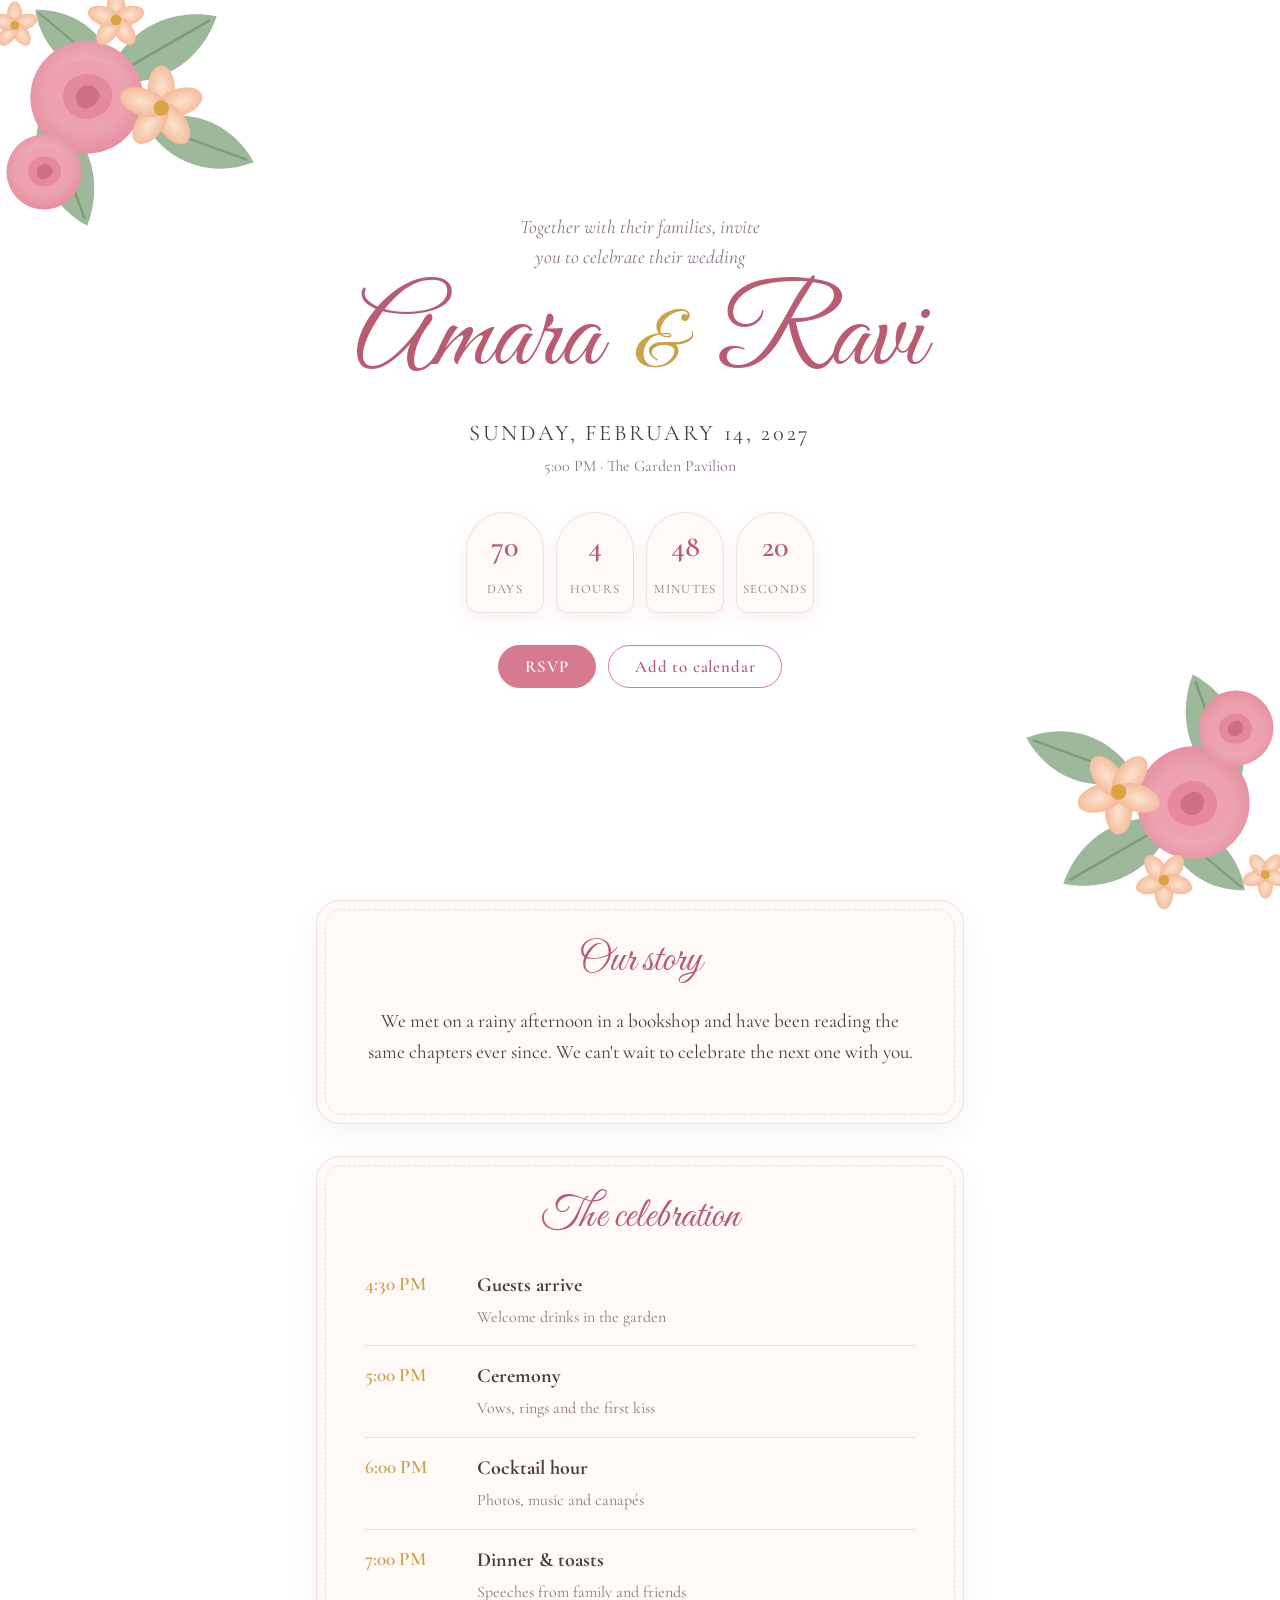
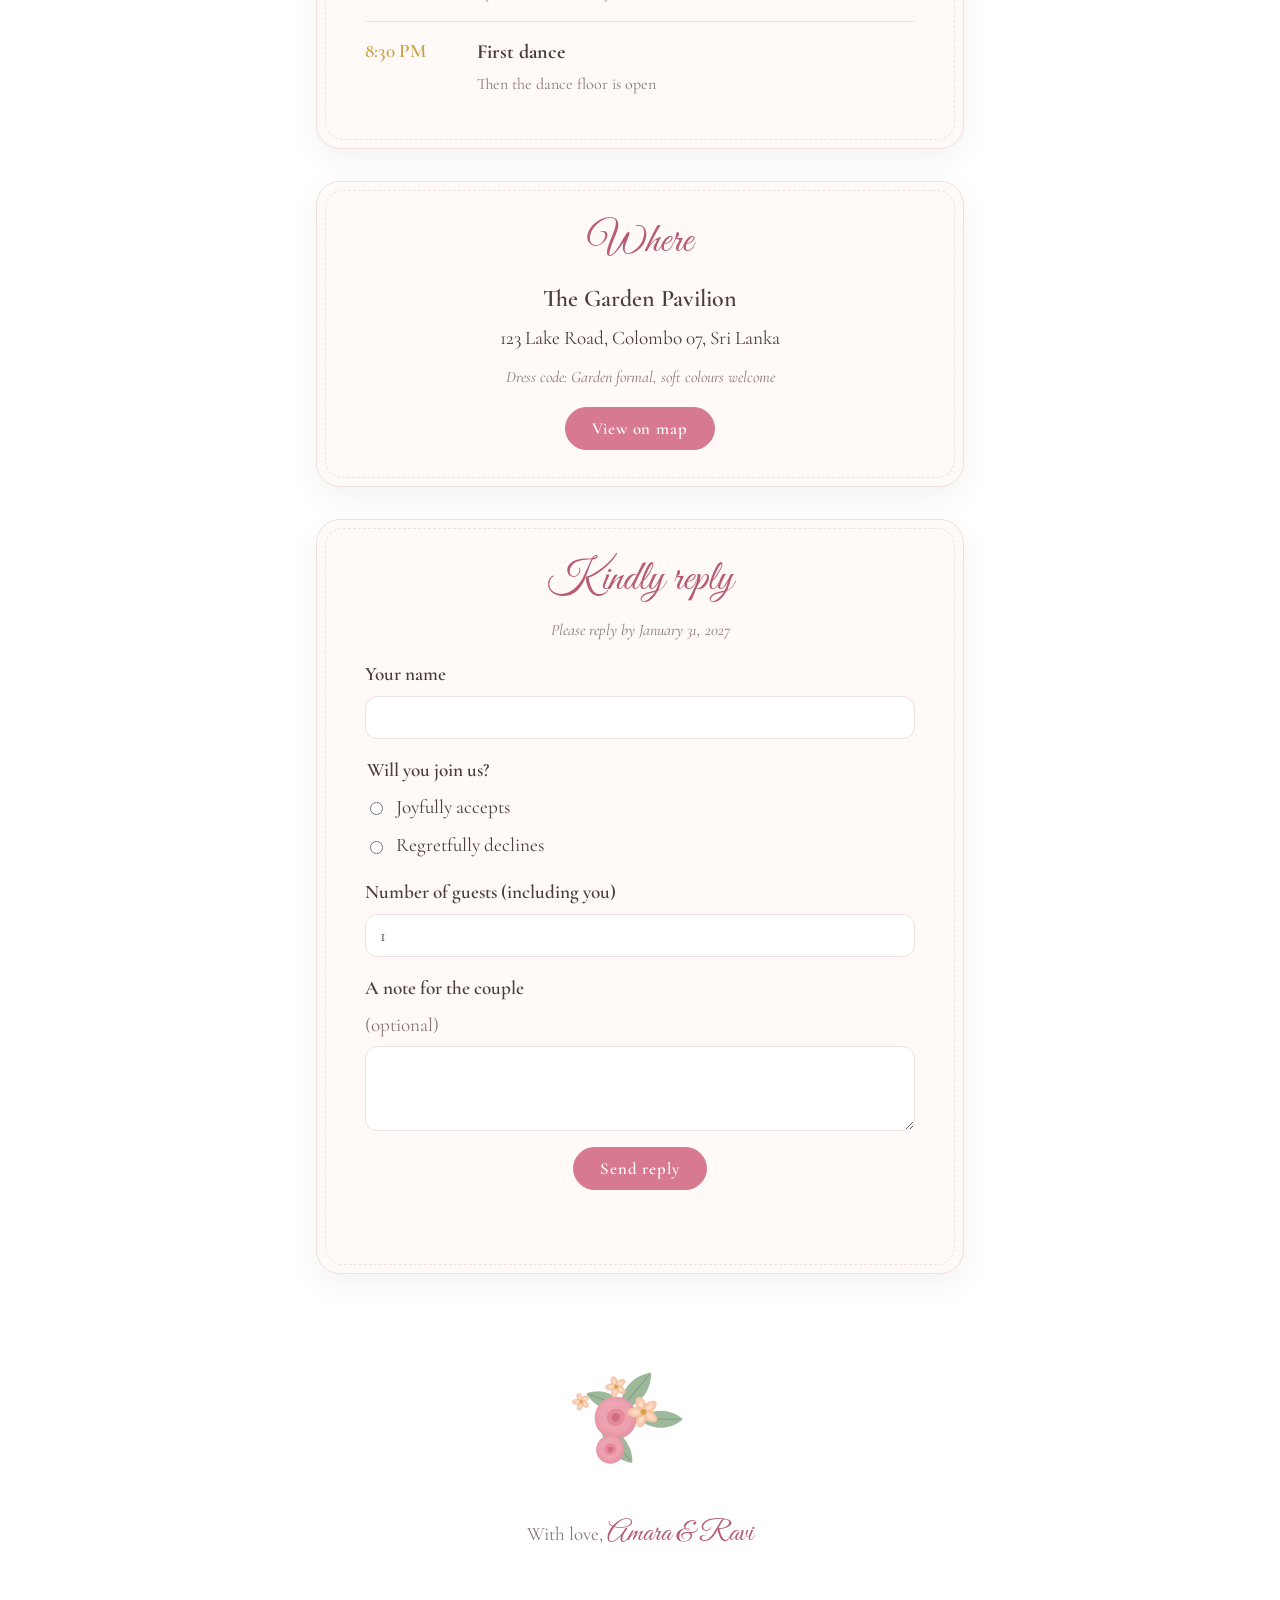
==== index.html @ 7e990783 "Wedding invitation Co-Authored-By: Claude Opus 5.5 <noreply@anthropic.com>" ====
<!doctype html>
<html lang="en">
<head>
  <meta charset="utf-8">
  <meta name="viewport" content="width=device-width, initial-scale=1">
  <title>Wedding Invitation</title>
  <link rel="preconnect" href="https://fonts.googleapis.com">
  <link rel="preconnect" href="https://fonts.gstatic.com" crossorigin>
  <link href="https://fonts.googleapis.com/css2?family=Cormorant+Garamond:ital,wght@0,400;0,600;1,400&family=Great+Vibes&display=swap" rel="stylesheet">
  <link rel="stylesheet" href="style.css">
  <script src="config.js"></script>
</head>
<body>
  <!-- Reusable floral artwork -->
  <svg width="0" height="0" style="position:absolute" aria-hidden="true">
    <defs>
      <radialGradient id="g-rose" cx="50%" cy="45%" r="60%">
        <stop offset="0" stop-color="#f7c6cf"/>
        <stop offset="1" stop-color="#e48a9c"/>
      </radialGradient>
      <radialGradient id="g-peach" cx="50%" cy="45%" r="60%">
        <stop offset="0" stop-color="#fde3cf"/>
        <stop offset="1" stop-color="#f2b38f"/>
      </radialGradient>
      <symbol id="rose" viewBox="-50 -50 100 100">
        <circle r="44" fill="url(#g-rose)"/>
        <path d="M-30 -8 C-28 -34 22 -38 30 -10 C36 12 10 30 -8 26 C-26 22 -32 6 -30 -8Z" fill="#eea2b1"/>
        <path d="M-18 -4 C-16 -22 16 -24 20 -4 C22 12 4 20 -6 16 C-16 12 -20 4 -18 -4Z" fill="#e48a9c"/>
        <path d="M-8 -2 C-6 -12 8 -12 10 -2 C10 6 0 10 -4 8 C-8 6 -9 2 -8 -2Z" fill="#cf6f84"/>
      </symbol>
      <symbol id="blossom" viewBox="-50 -50 100 100">
        <g fill="url(#g-peach)">
          <ellipse rx="16" ry="28" cy="-22"/>
          <ellipse rx="16" ry="28" cy="-22" transform="rotate(72)"/>
          <ellipse rx="16" ry="28" cy="-22" transform="rotate(144)"/>
          <ellipse rx="16" ry="28" cy="-22" transform="rotate(216)"/>
          <ellipse rx="16" ry="28" cy="-22" transform="rotate(288)"/>
        </g>
        <circle r="9" fill="#d9a441"/>
      </symbol>
      <symbol id="leaf" viewBox="0 0 100 40">
        <path d="M0 20 C30 -6 70 -6 100 20 C70 46 30 46 0 20Z" fill="#9db89a"/>
        <path d="M4 20 H94" stroke="#7d9c7a" stroke-width="2" fill="none"/>
      </symbol>
      <symbol id="bouquet" viewBox="0 0 300 300">
        <use href="#leaf" x="110" y="40"  width="120" height="48" transform="rotate(-30 170 64)"/>
        <use href="#leaf" x="20"  y="150" width="120" height="48" transform="rotate(70 80 174)"/>
        <use href="#leaf" x="150" y="130" width="110" height="44" transform="rotate(20 205 152)"/>
        <use href="#leaf" x="40"  y="40"  width="100" height="40" transform="rotate(40 90 60)"/>
        <use href="#rose"    x="40"  y="50"  width="120" height="120"/>
        <use href="#blossom" x="130" y="80"  width="80"  height="80"/>
        <use href="#rose"    x="20"  y="140" width="80"  height="80"/>
        <use href="#blossom" x="100" y="10"  width="55"  height="55"/>
        <use href="#blossom" x="10"  y="20"  width="45"  height="45"/>
      </symbol>
    </defs>
  </svg>

  <div class="petals" aria-hidden="true"></div>

  <header class="hero">
    <svg class="corner tl" aria-hidden="true"><use href="#bouquet"/></svg>
    <svg class="corner br" aria-hidden="true"><use href="#bouquet"/></svg>
    <p class="greeting" id="greeting" hidden></p>
    <p class="eyebrow" id="tagline"></p>
    <h1><span id="p1"></span><span class="amp">&amp;</span><span id="p2"></span></h1>
    <p class="date" id="date-long"></p>
    <p class="local" id="local-time"></p>
    <div class="countdown" id="countdown" aria-live="polite">
      <div><span id="cd-d">0</span><small>days</small></div>
      <div><span id="cd-h">0</span><small>hours</small></div>
      <div><span id="cd-m">0</span><small>minutes</small></div>
      <div><span id="cd-s">0</span><small>seconds</small></div>
    </div>
    <div class="actions">
      <a class="btn primary" href="#rsvp">RSVP</a>
      <button class="btn" id="add-cal" type="button">Add to calendar</button>
    </div>
  </header>

  <main>
    <section class="card" id="story">
      <h2>Our story</h2>
      <p id="story-text"></p>
    </section>

    <section class="card" id="programme">
      <h2>The celebration</h2>
      <ol class="timeline" id="timeline"></ol>
    </section>

    <section class="card" id="venue">
      <h2>Where</h2>
      <p class="venue-name" id="venue-name"></p>
      <p id="venue-address"></p>
      <p class="note" id="dress-code"></p>
      <a class="btn primary" id="map-btn" target="_blank" rel="noopener">View on map</a>
    </section>

    <section class="card" id="rsvp">
      <h2>Kindly reply</h2>
      <p class="note" id="rsvp-by"></p>
      <form id="rsvp-form">
        <label>Your name
          <input name="name" id="r-name" required autocomplete="name">
        </label>
        <fieldset>
          <legend>Will you join us?</legend>
          <label class="choice"><input type="radio" name="answer" value="yes" required> Joyfully accepts</label>
          <label class="choice"><input type="radio" name="answer" value="no"> Regretfully declines</label>
        </fieldset>
        <label>Number of guests (including you)
          <input name="guests" id="r-count" type="number" min="1" max="20" value="1">
        </label>
        <label>A note for the couple <span class="opt">(optional)</span>
          <textarea name="message" id="r-msg" rows="3"></textarea>
        </label>
        <button class="btn primary" type="submit" id="r-send">Send reply</button>
        <p class="status" id="rsvp-status" role="status"></p>
      </form>
    </section>
  </main>

  <footer>
    <svg class="footer-flower" aria-hidden="true"><use href="#bouquet"/></svg>
    <p>With love, <span id="sign"></span></p>
  </footer>

  <script src="script.js"></script>
</body>
</html>
---- style.css ----
:root {
  --bg: #fdf6f3;
  --paper: #fffaf8;
  --ink: #4a3b3f;
  --muted: #8a767b;
  --rose: #d77a8f;
  --rose-dark: #b85c72;
  --sage: #9db89a;
  --gold: #c9a24a;
  --line: #f0dfe0;
  --script: "Great Vibes", "Snell Roundhand", cursive;
  --serif: "Cormorant Garamond", Georgia, serif;
}

* { box-sizing: border-box; }
html { scroll-behavior: smooth; }
body {
  margin: 0;
  background: var(--bg) radial-gradient(circle at 20% 0%, #fbe4e8 0, transparent 50%),
              radial-gradient(circle at 100% 60%, #eef4ea 0, transparent 45%);
  background-attachment: fixed;
  color: var(--ink);
  font: 400 1.2rem/1.6 var(--serif);
  overflow-x: hidden;
}

/* Hero */
.hero {
  position: relative;
  min-height: 100svh;
  display: flex;
  flex-direction: column;
  align-items: center;
  justify-content: center;
  text-align: center;
  padding: 80px 16px;
}
.corner { position: absolute; width: min(42vw, 320px); height: min(42vw, 320px); pointer-events: none; }
.corner.tl { top: -20px; left: -20px; }
.corner.br { bottom: -20px; right: -20px; transform: rotate(180deg); }
.greeting { margin: 0 0 6px; font: 400 2rem/1.2 var(--script); color: var(--gold); }
.eyebrow { max-width: 30ch; margin: 0 0 8px; color: var(--muted); font-style: italic; }
h1 {
  margin: 0;
  font: 400 clamp(3.4rem, 13vw, 7rem)/1.05 var(--script);
  color: var(--rose-dark);
  display: flex; flex-wrap: wrap; justify-content: center; align-items: baseline; gap: 0 .3em;
}
.amp { color: var(--gold); font-size: .7em; }
.date { margin: 16px 0 0; font-size: 1.4rem; letter-spacing: .12em; text-transform: uppercase; }
.local { margin: 4px 0 0; color: var(--muted); font-size: 1rem; }

.countdown { display: flex; gap: 12px; margin: 32px 0; flex-wrap: wrap; justify-content: center; }
.countdown div {
  width: 78px; padding: 10px 0;
  background: var(--paper); border: 1px solid var(--line); border-radius: 40px 40px 12px 12px;
  box-shadow: 0 6px 18px rgba(215, 122, 143, .12);
}
.countdown span { display: block; font-size: 1.9rem; font-weight: 600; color: var(--rose-dark); }
.countdown small { color: var(--muted); font-size: .8rem; letter-spacing: .08em; text-transform: uppercase; }

.actions { display: flex; gap: 12px; flex-wrap: wrap; justify-content: center; }
.btn {
  display: inline-block; padding: 10px 26px; border-radius: 999px;
  border: 1px solid var(--rose); background: transparent; color: var(--rose-dark);
  font: 600 1.05rem var(--serif); letter-spacing: .05em; text-decoration: none; cursor: pointer;
  transition: background .2s, color .2s, transform .2s;
}
.btn:hover { transform: translateY(-1px); background: #fbe7eb; }
.btn.primary { background: var(--rose); color: #fff; }
.btn.primary:hover { background: var(--rose-dark); }
.btn:focus-visible, input:focus-visible, textarea:focus-visible { outline: 2px solid var(--gold); outline-offset: 2px; }

/* Sections */
main { max-width: 680px; margin: 0 auto; padding: 0 16px 40px; }
.card {
  position: relative;
  background: var(--paper);
  border: 1px solid var(--line);
  border-radius: 24px;
  padding: 36px clamp(20px, 5vw, 48px);
  margin: 0 0 32px;
  text-align: center;
  box-shadow: 0 10px 30px rgba(74, 59, 63, .06);
}
.card::before {
  content: ""; position: absolute; inset: 8px; border: 1px dashed var(--line); border-radius: 18px; pointer-events: none;
}
h2 { margin: 0 0 12px; font: 400 2.6rem/1.2 var(--script); color: var(--rose-dark); }
.note { color: var(--muted); font-size: 1rem; font-style: italic; margin: 0 0 16px; }

.venue-name { margin: 0; font-size: 1.5rem; font-weight: 600; }
#venue-address { margin: 4px 0 12px; }

.timeline { list-style: none; padding: 0; margin: 0; text-align: left; }
.timeline li {
  display: grid; grid-template-columns: 96px 1fr; gap: 16px;
  padding: 14px 0; border-bottom: 1px solid var(--line);
}
.timeline li:last-child { border-bottom: 0; }
.timeline time { color: var(--gold); font-weight: 600; }
.timeline strong { display: block; font-size: 1.25rem; }
.timeline span { color: var(--muted); font-size: 1rem; }

/* Form */
form { display: grid; gap: 16px; text-align: left; }
label { display: grid; gap: 6px; font-weight: 600; }
.opt { font-weight: 400; color: var(--muted); }
input, textarea {
  width: 100%; padding: 10px 14px;
  border: 1px solid var(--line); border-radius: 12px; background: #fff;
  font: 400 1.1rem var(--serif); color: var(--ink);
}
fieldset { border: 0; padding: 0; margin: 0; display: grid; gap: 8px; }
legend { font-weight: 600; margin-bottom: 6px; }
.choice { display: flex; align-items: center; gap: 10px; font-weight: 400; cursor: pointer; }
.choice input { width: auto; accent-color: var(--rose); }
form .btn { justify-self: center; }
.status { text-align: center; margin: 0; min-height: 1.6em; color: var(--rose-dark); }

footer { text-align: center; padding: 20px 16px 60px; color: var(--muted); }
footer span { font: 400 1.8rem var(--script); color: var(--rose-dark); }
.footer-flower { width: 120px; height: 120px; transform: rotate(-20deg); }

/* Falling petals */
.petals { position: fixed; inset: 0; pointer-events: none; z-index: 10; overflow: hidden; }
.petal {
  position: absolute; top: -30px; width: 14px; height: 18px;
  background: linear-gradient(135deg, #f7c6cf, #e48a9c);
  border-radius: 80% 0 80% 0; opacity: .75;
  animation: fall linear forwards;
}
@keyframes fall {
  to { transform: translate(var(--drift), 110vh) rotate(var(--spin)); }
}

/* Reveal on scroll */
.card { opacity: 0; transform: translateY(24px); transition: opacity .8s, transform .8s; }
.card.in { opacity: 1; transform: none; }

@media (prefers-reduced-motion: reduce) {
  .petals { display: none; }
  .card { opacity: 1; transform: none; transition: none; }
  html { scroll-behavior: auto; }
}

@media (max-width: 480px) {
  .countdown div { width: 66px; }
  .timeline li { grid-template-columns: 76px 1fr; gap: 10px; }
}

.btn:disabled { opacity: .6; cursor: default; transform: none; }
[hidden] { display: none !important; }
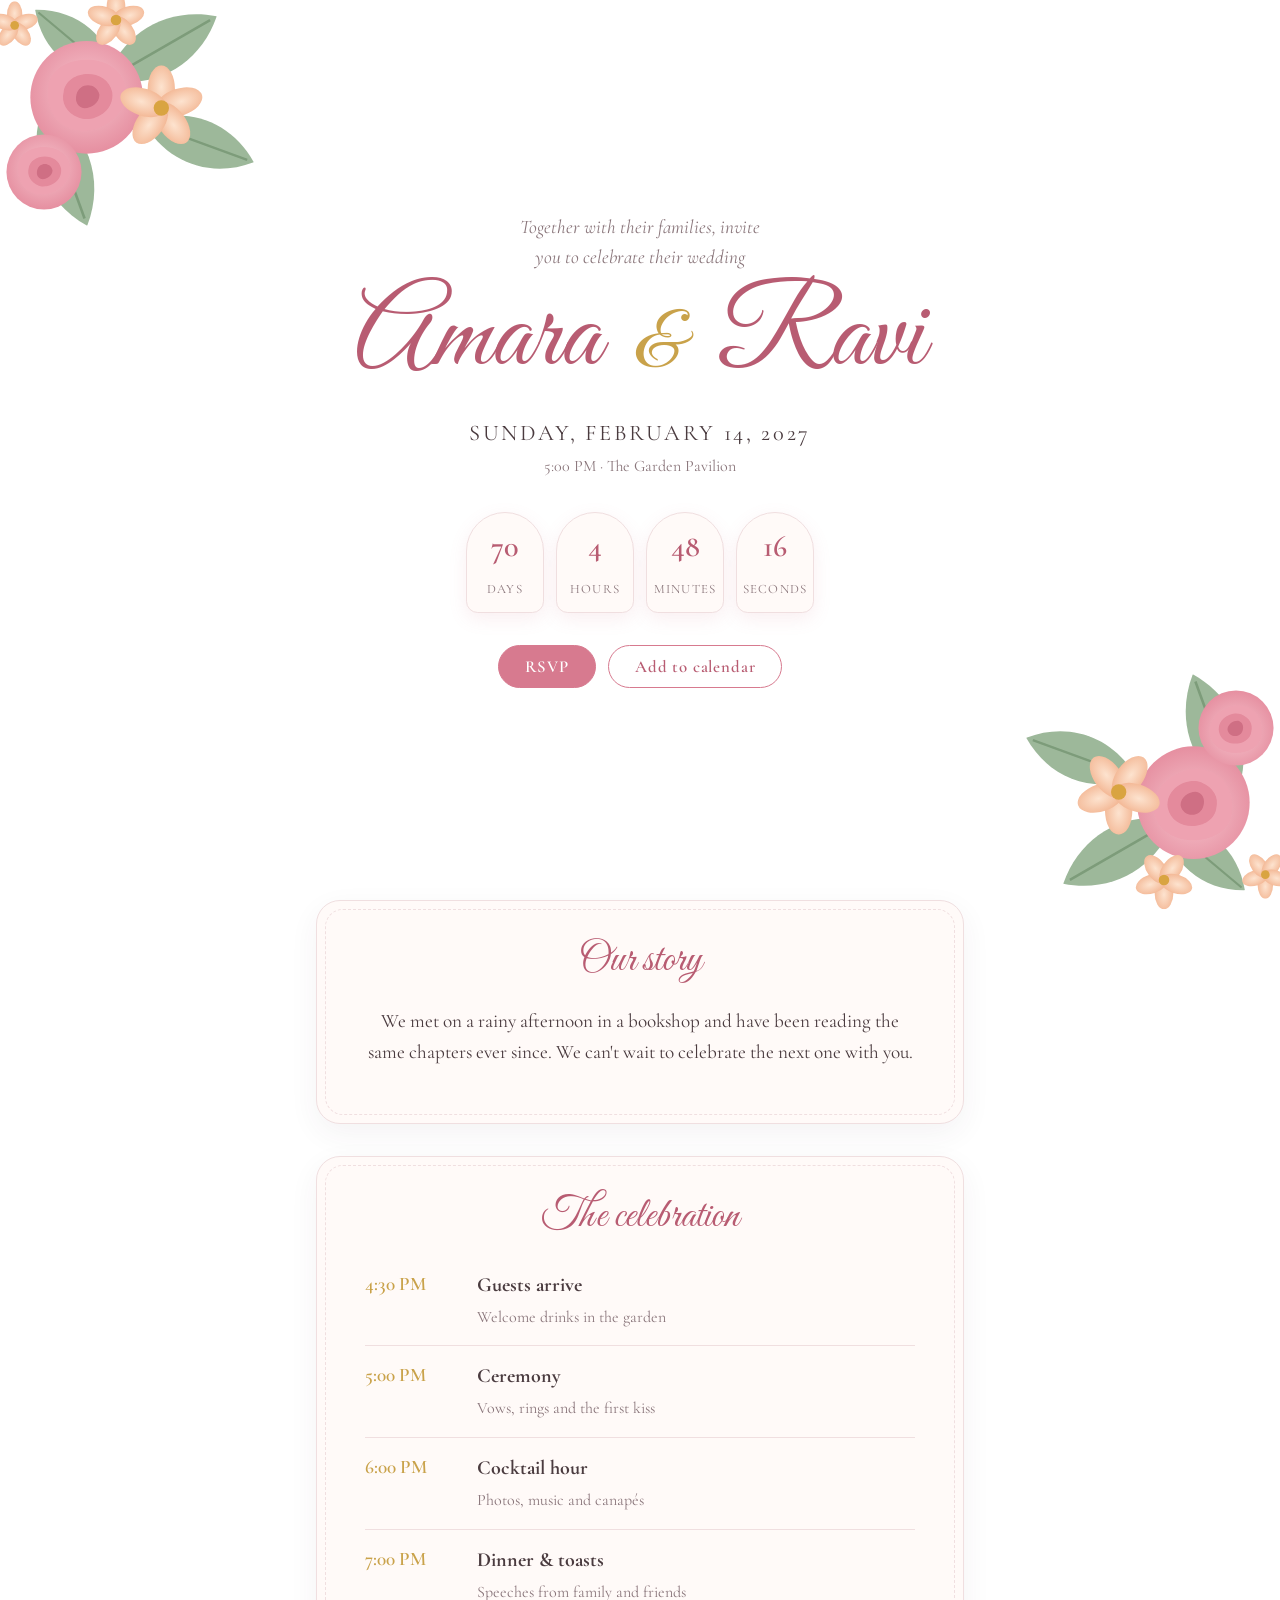
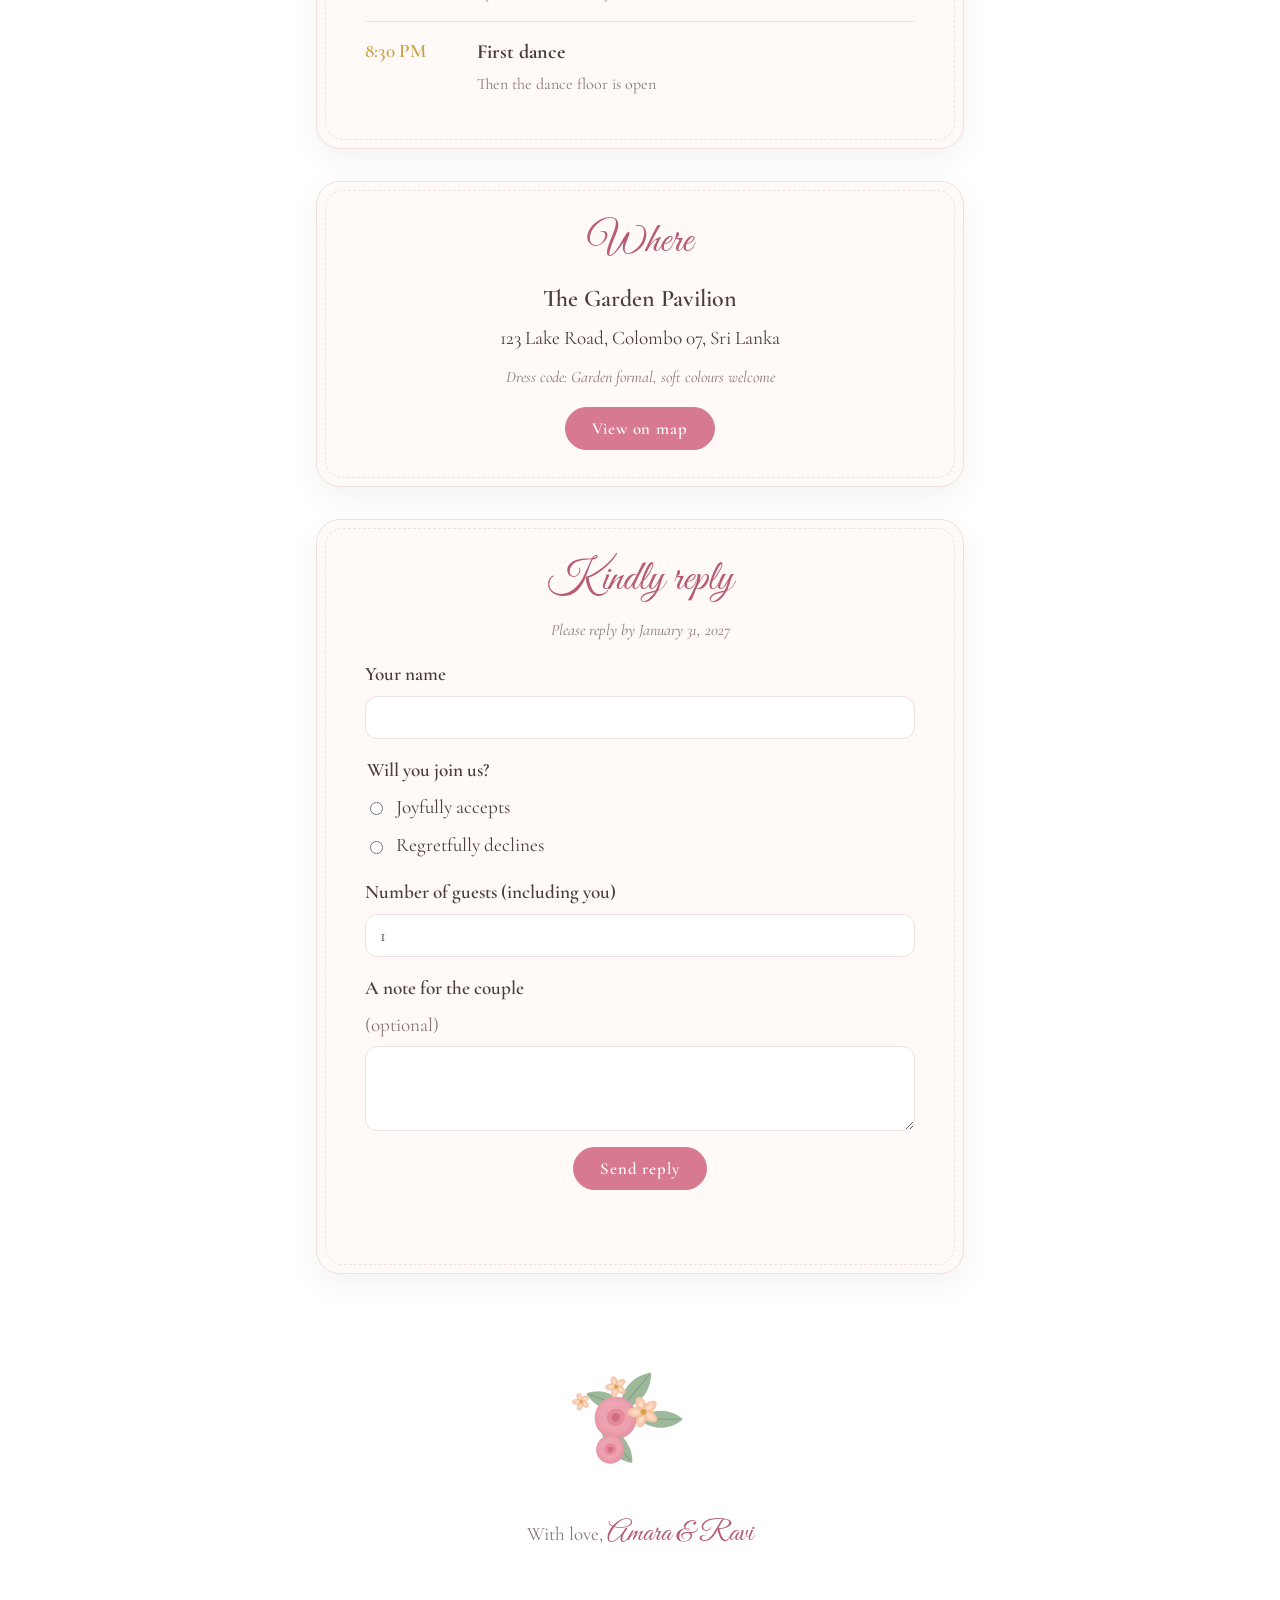
==== commit 8ec4a312: "Switch the RSVP backend from Google Apps Script to Supabase Co-Authored-By: Claude Opus 5.5 <noreply" ====
--- a/index.html
+++ b/index.html
@@ -126,6 +126,7 @@
     <p>With love, <span id="sign"></span></p>
   </footer>
 
+  <script src="backend.js"></script>
   <script src="script.js"></script>
 </body>
 </html>
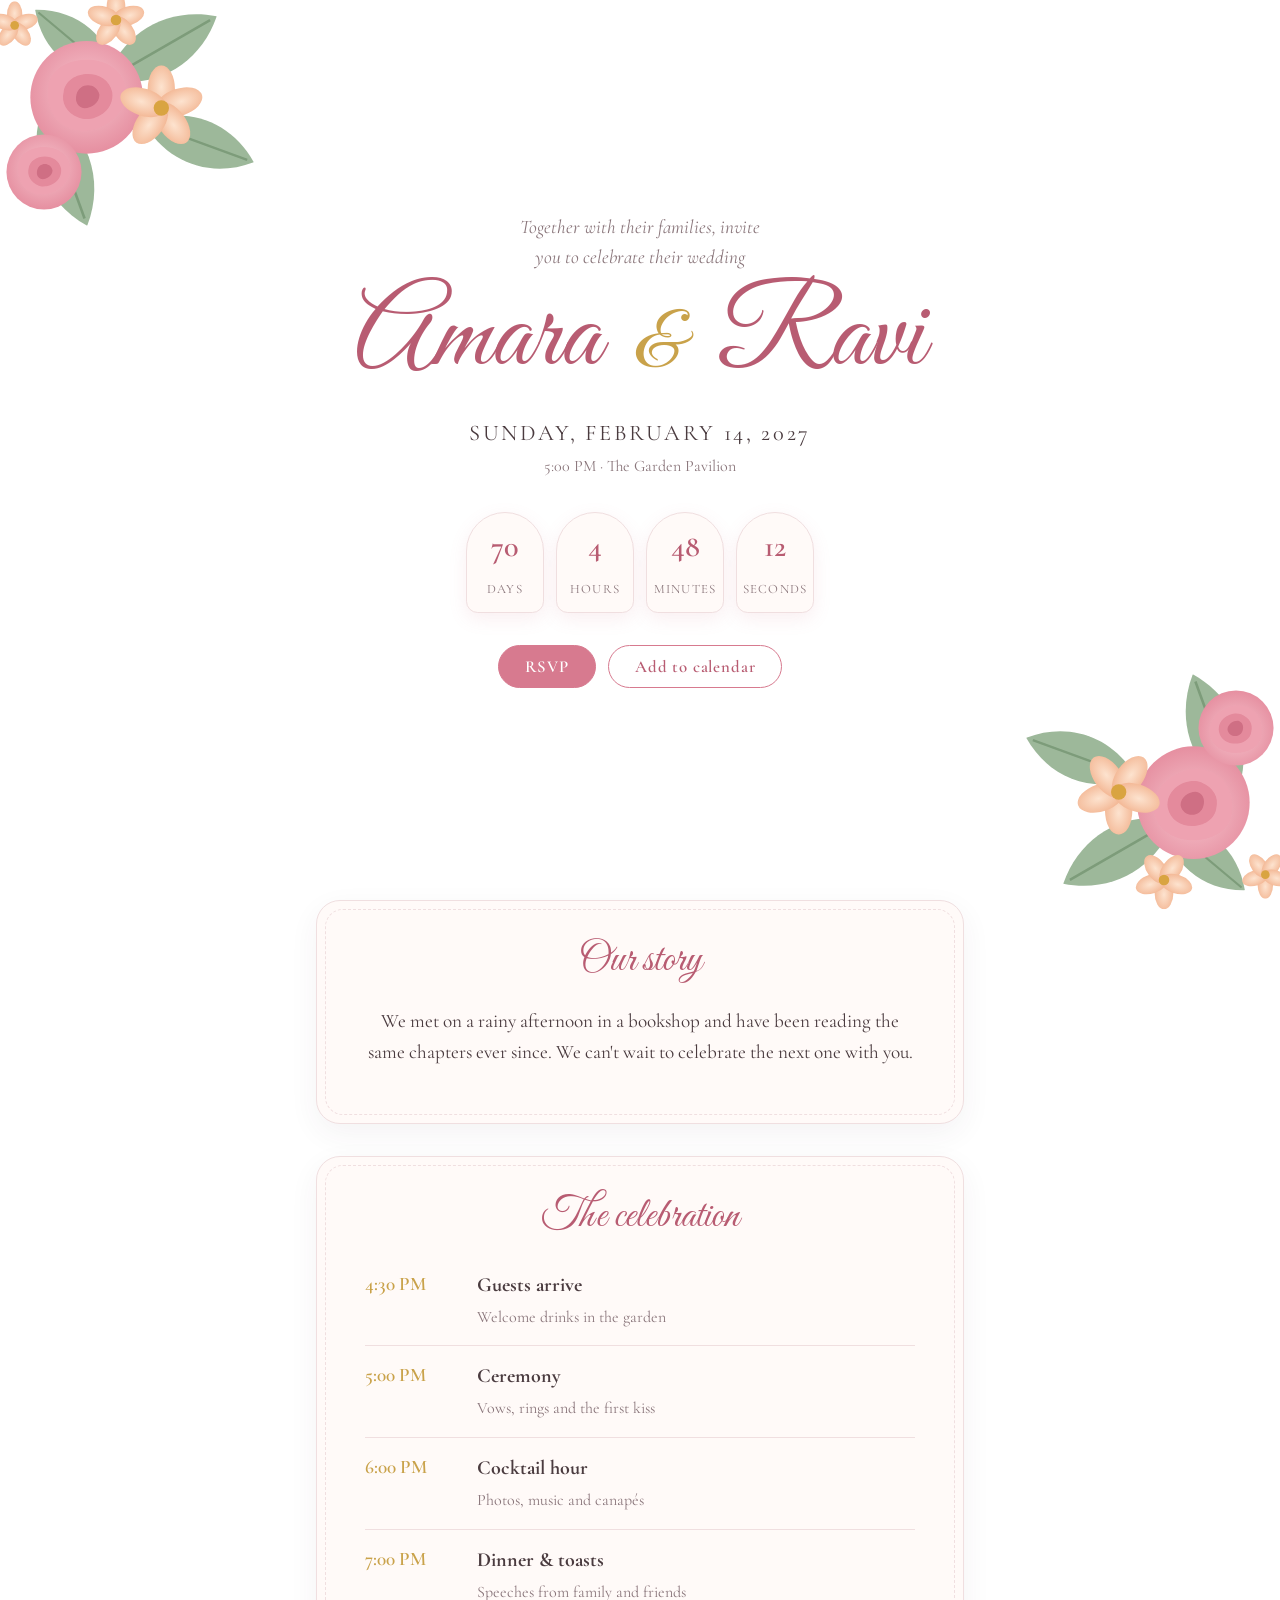
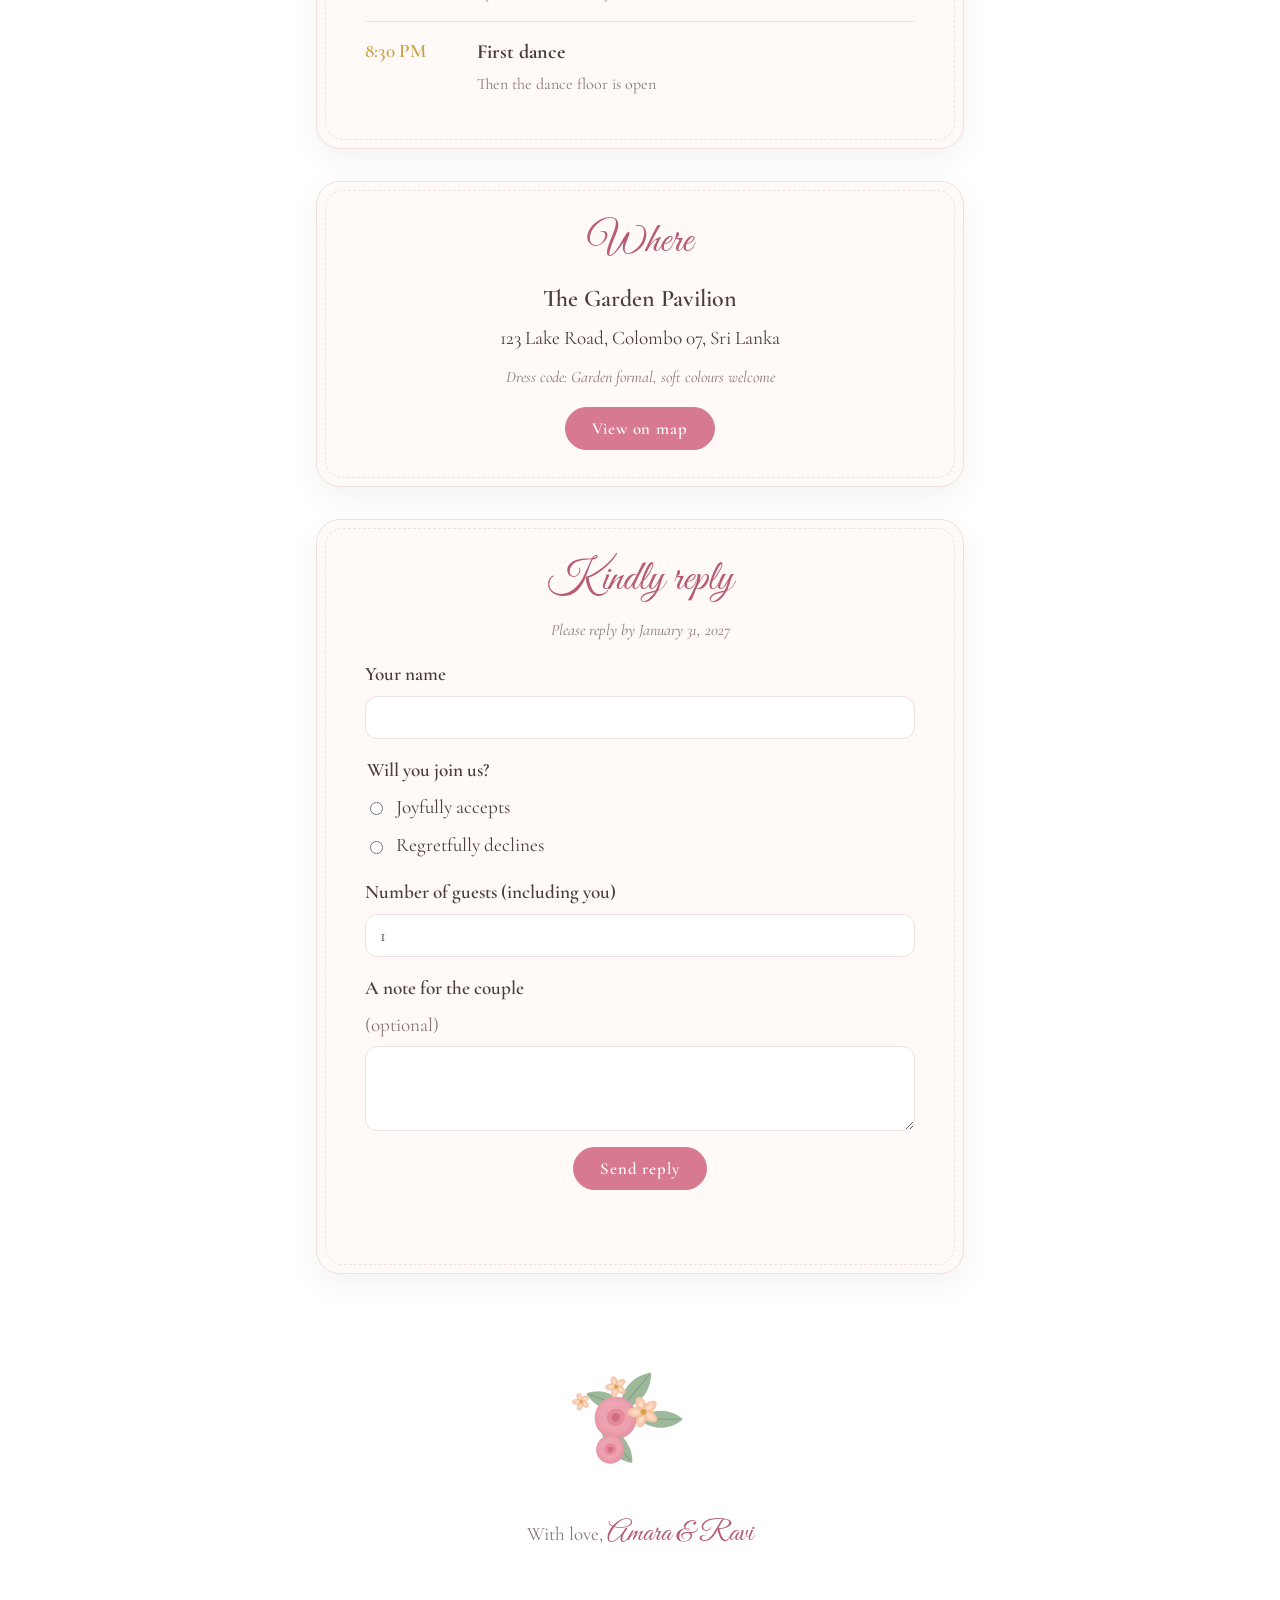
==== commit a5bb4a0d: "Version asset URLs so browsers pick up updates Co-Authored-By: Claude Opus 5.5 <noreply@anthropic.co" ====
--- a/index.html
+++ b/index.html
@@ -7,8 +7,8 @@
   <link rel="preconnect" href="https://fonts.googleapis.com">
   <link rel="preconnect" href="https://fonts.gstatic.com" crossorigin>
   <link href="https://fonts.googleapis.com/css2?family=Cormorant+Garamond:ital,wght@0,400;0,600;1,400&family=Great+Vibes&display=swap" rel="stylesheet">
-  <link rel="stylesheet" href="style.css">
-  <script src="config.js"></script>
+  <link rel="stylesheet" href="style.css?v=3">
+  <script src="config.js?v=3"></script>
 </head>
 <body>
   <!-- Reusable floral artwork -->
@@ -126,7 +126,7 @@
     <p>With love, <span id="sign"></span></p>
   </footer>
 
-  <script src="backend.js"></script>
-  <script src="script.js"></script>
+  <script src="backend.js?v=3"></script>
+  <script src="script.js?v=3"></script>
 </body>
 </html>
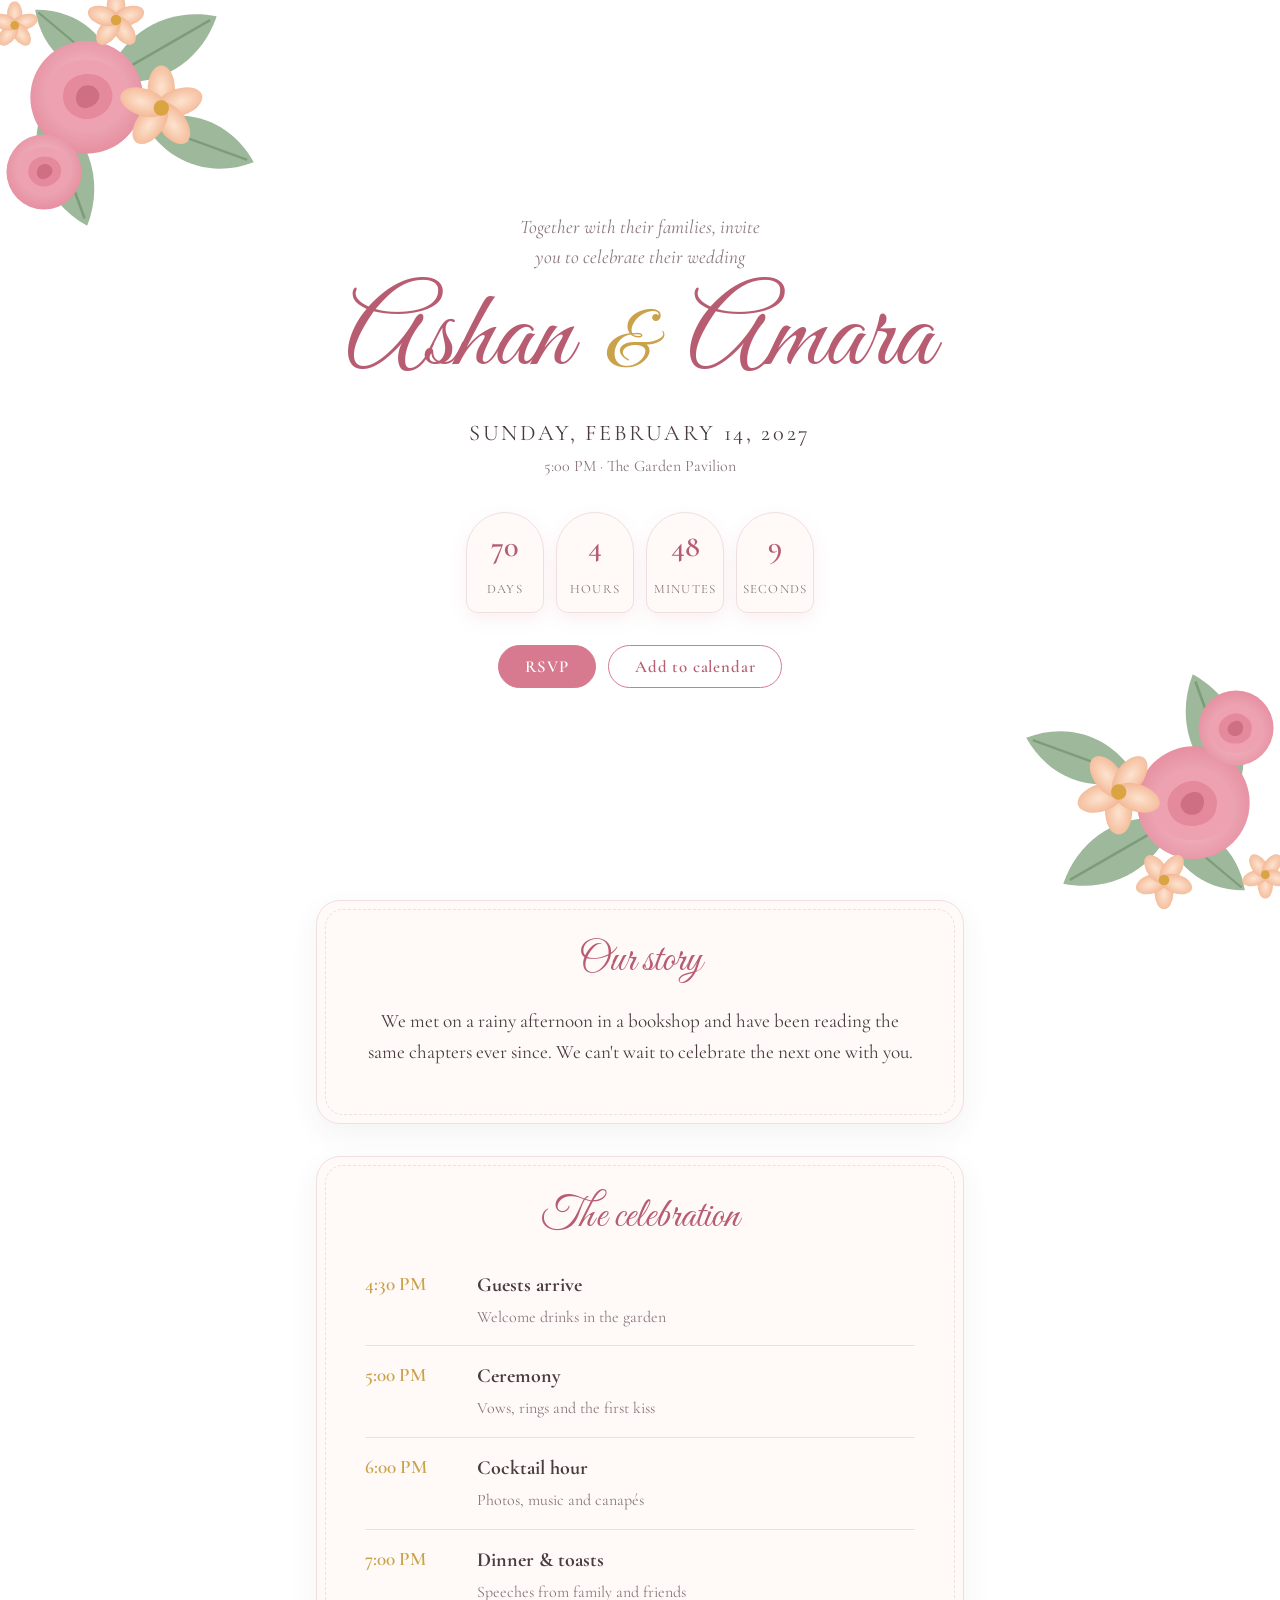
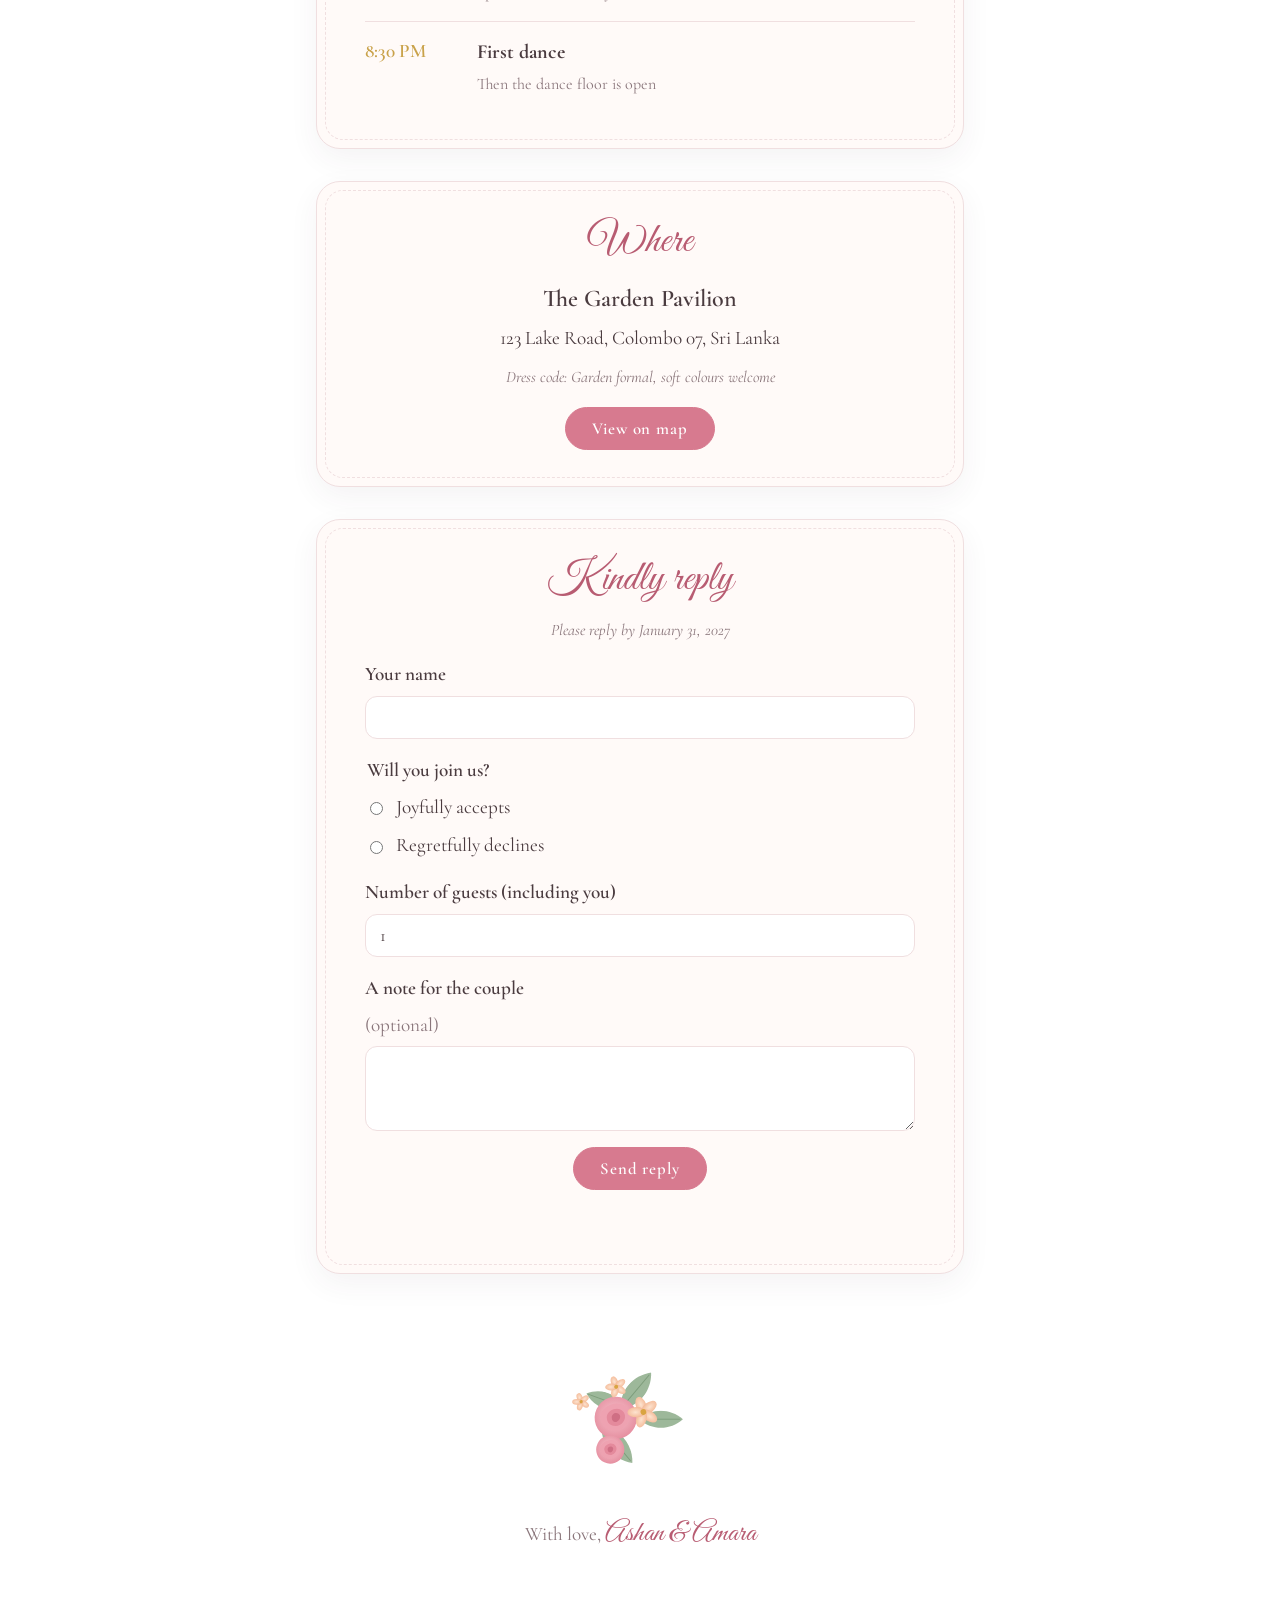
==== commit f6088453: "Set the couple's names to Ashan & Amara Co-Authored-By: Claude Opus 5.5 <noreply@anthropic.com>" ====
--- a/index.html
+++ b/index.html
@@ -7,8 +7,8 @@
   <link rel="preconnect" href="https://fonts.googleapis.com">
   <link rel="preconnect" href="https://fonts.gstatic.com" crossorigin>
   <link href="https://fonts.googleapis.com/css2?family=Cormorant+Garamond:ital,wght@0,400;0,600;1,400&family=Great+Vibes&display=swap" rel="stylesheet">
-  <link rel="stylesheet" href="style.css?v=3">
-  <script src="config.js?v=3"></script>
+  <link rel="stylesheet" href="style.css?v=4">
+  <script src="config.js?v=4"></script>
 </head>
 <body>
   <!-- Reusable floral artwork -->
@@ -126,7 +126,7 @@
     <p>With love, <span id="sign"></span></p>
   </footer>
 
-  <script src="backend.js?v=3"></script>
-  <script src="script.js?v=3"></script>
+  <script src="backend.js?v=4"></script>
+  <script src="script.js?v=4"></script>
 </body>
 </html>
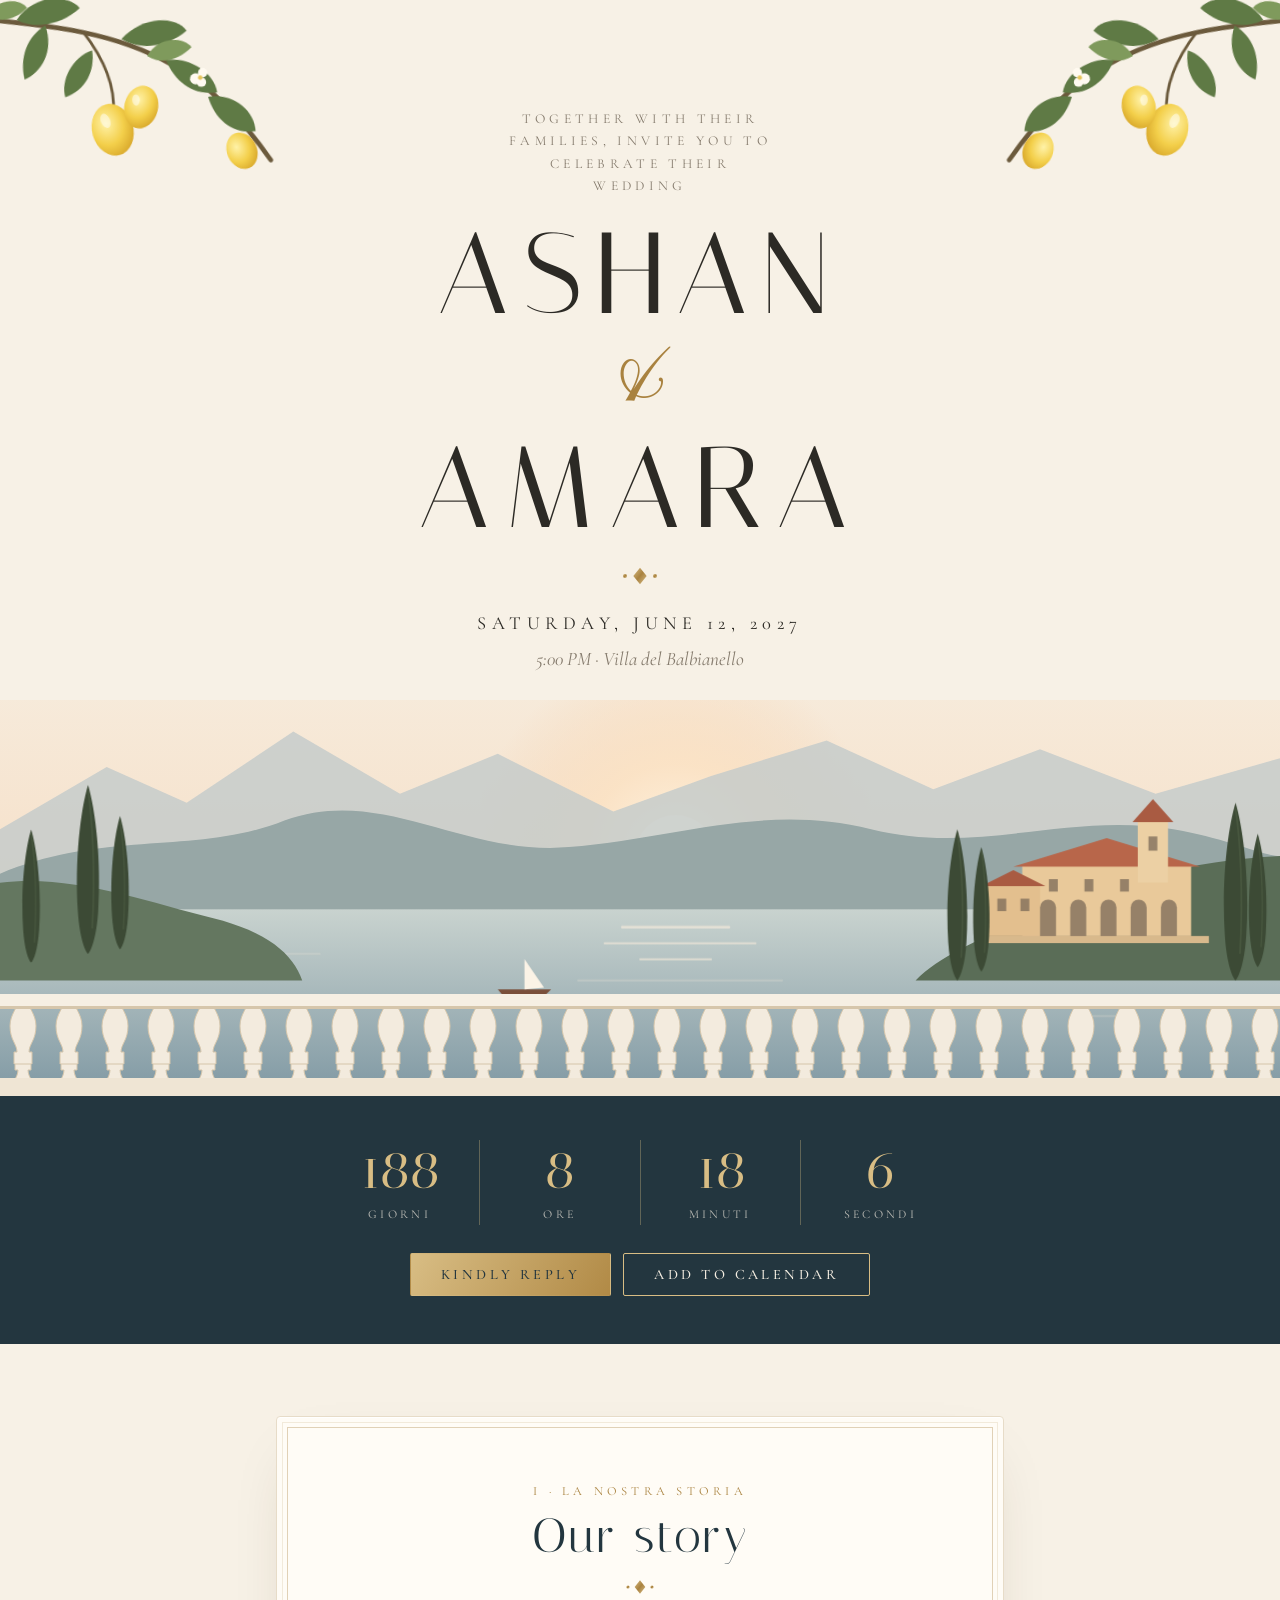
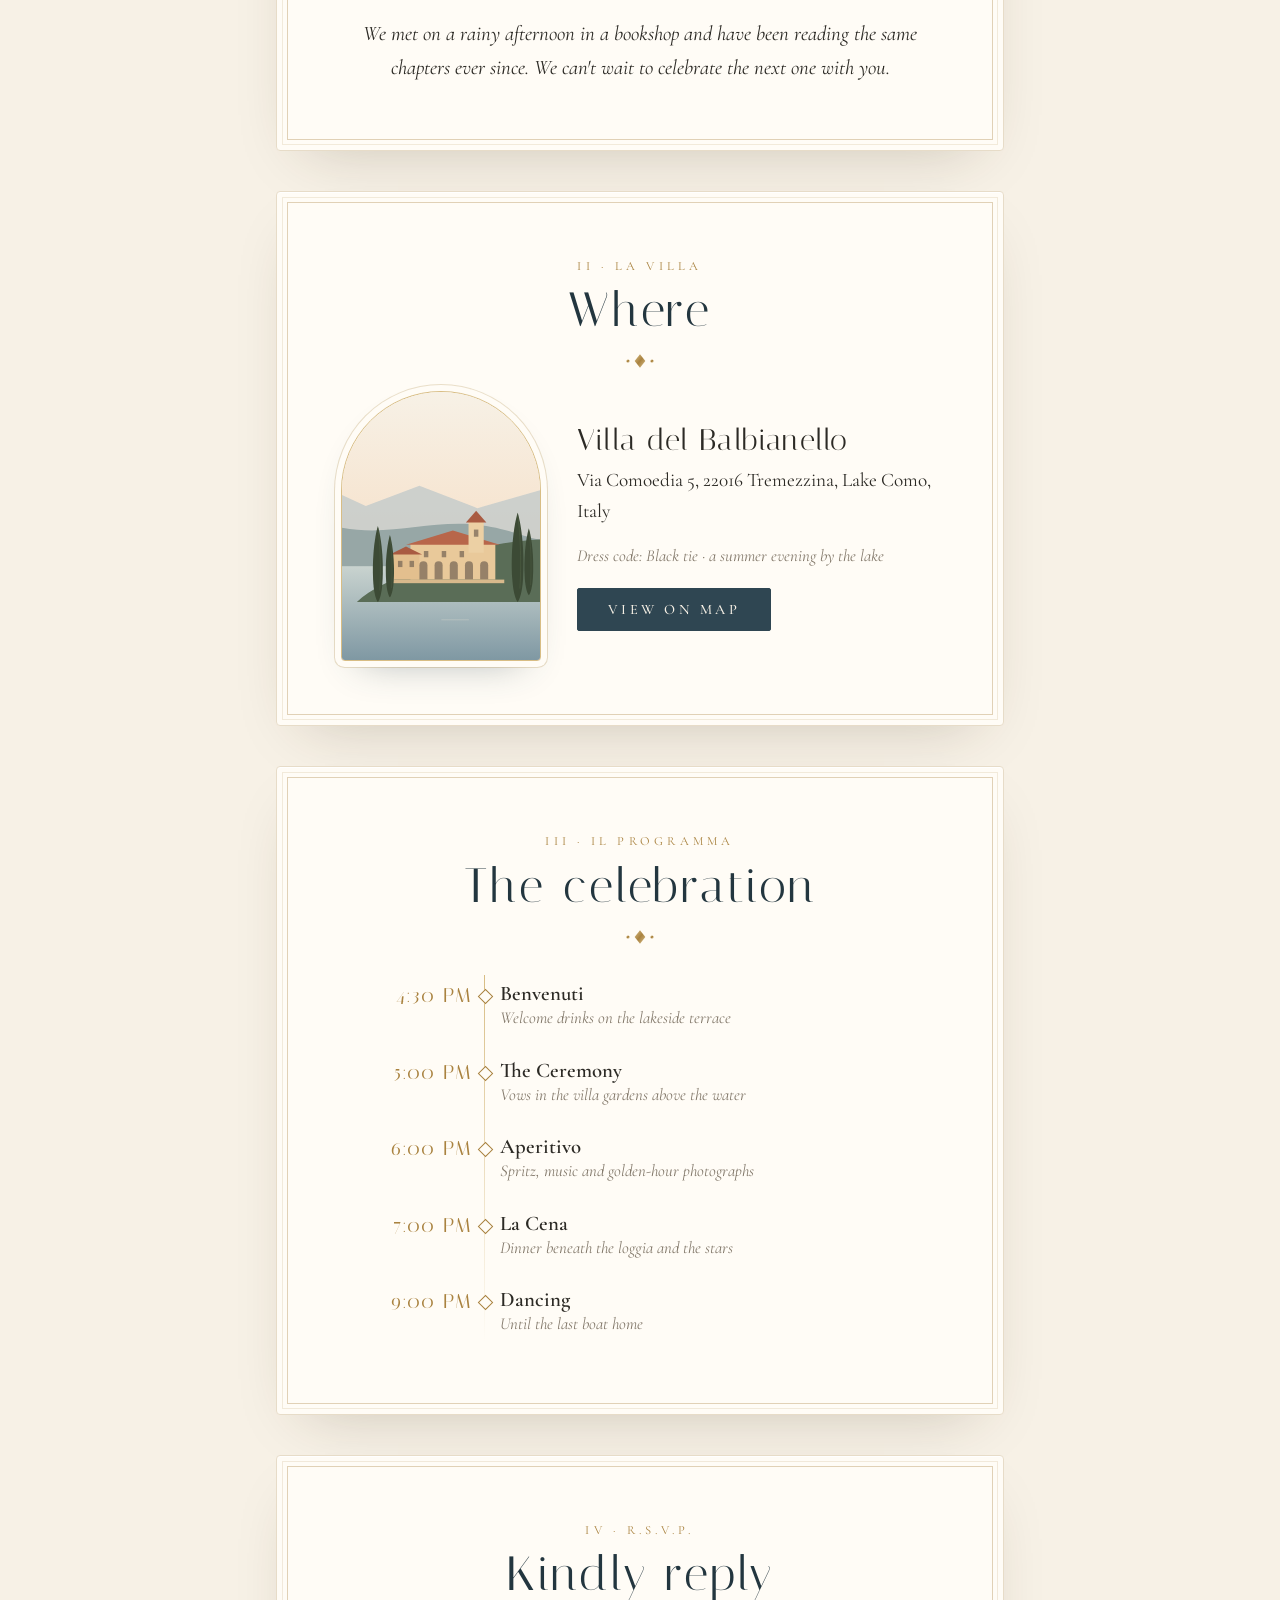
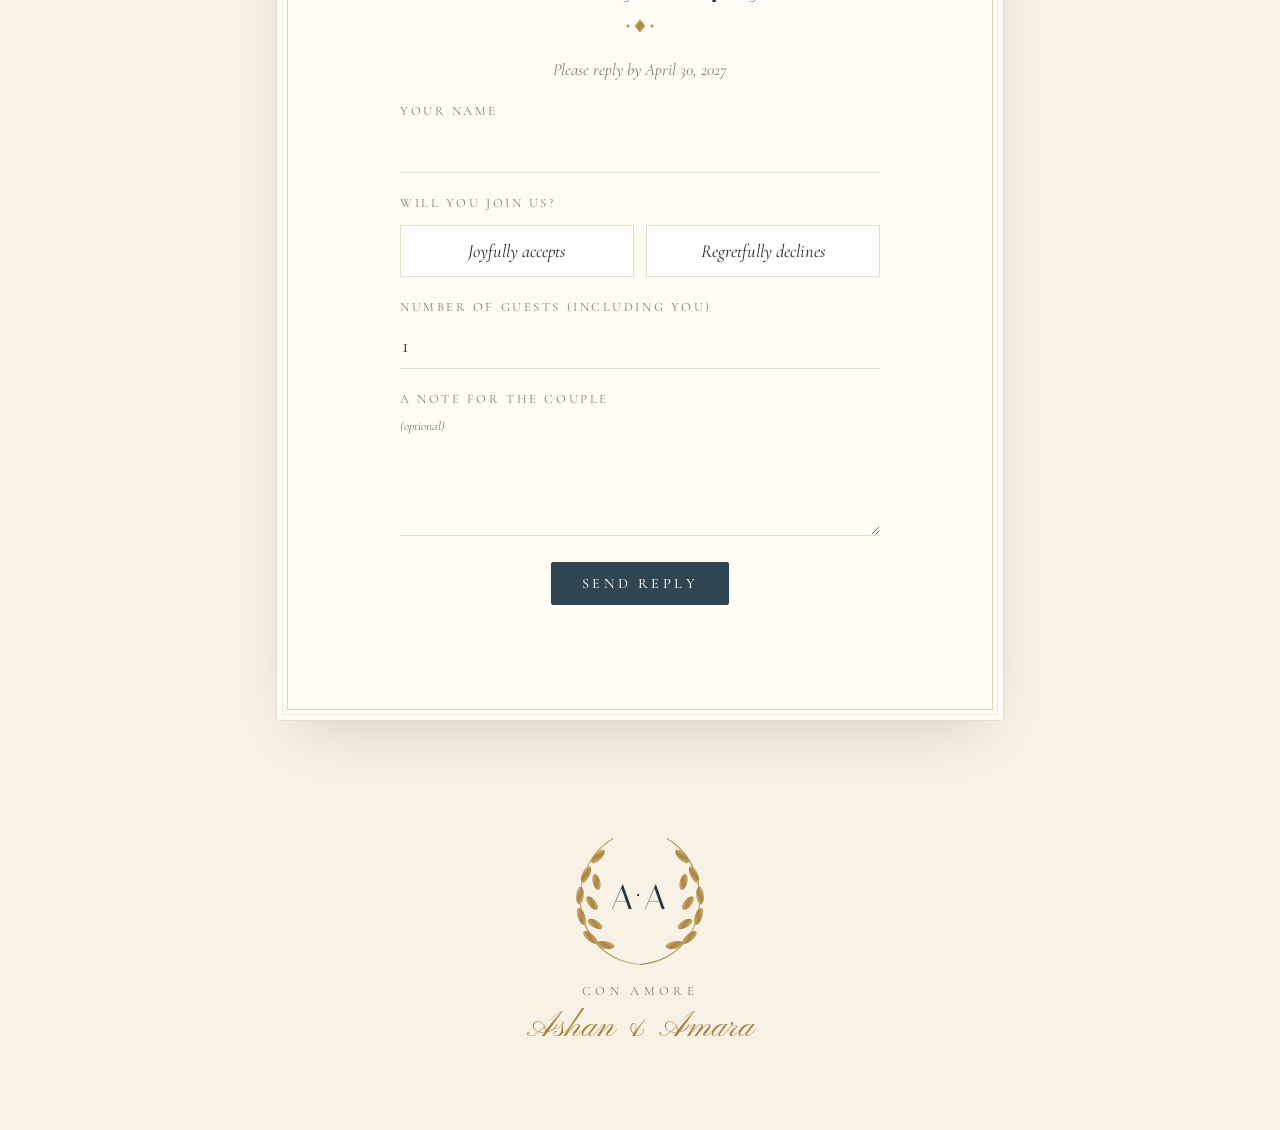
==== commit b30a4e47: "Premium Italian lakeside redesign Co-Authored-By: Claude Opus 5.5 <noreply@anthropic.com>" ====
--- a/index.html
+++ b/index.html
@@ -4,54 +4,159 @@
   <meta charset="utf-8">
   <meta name="viewport" content="width=device-width, initial-scale=1">
   <title>Wedding Invitation</title>
+  <meta name="theme-color" content="#f7f1e6">
   <link rel="preconnect" href="https://fonts.googleapis.com">
   <link rel="preconnect" href="https://fonts.gstatic.com" crossorigin>
-  <link href="https://fonts.googleapis.com/css2?family=Cormorant+Garamond:ital,wght@0,400;0,600;1,400&family=Great+Vibes&display=swap" rel="stylesheet">
-  <link rel="stylesheet" href="style.css?v=4">
-  <script src="config.js?v=4"></script>
+  <link href="https://fonts.googleapis.com/css2?family=Cormorant+Garamond:ital,wght@0,400;0,500;0,600;1,400&family=Italiana&family=Pinyon+Script&display=swap" rel="stylesheet">
+  <link rel="stylesheet" href="style.css?v=5">
+  <script src="config.js?v=5"></script>
 </head>
 <body>
-  <!-- Reusable floral artwork -->
+  <!-- Reusable artwork -->
   <svg width="0" height="0" style="position:absolute" aria-hidden="true">
     <defs>
-      <radialGradient id="g-rose" cx="50%" cy="45%" r="60%">
-        <stop offset="0" stop-color="#f7c6cf"/>
-        <stop offset="1" stop-color="#e48a9c"/>
+      <linearGradient id="g-sky" x1="0" y1="0" x2="0" y2="1">
+        <stop offset="0" stop-color="#f7f1e6"/>
+        <stop offset=".55" stop-color="#f6e2cc"/>
+        <stop offset="1" stop-color="#efc9ab"/>
+      </linearGradient>
+      <linearGradient id="g-lake" x1="0" y1="0" x2="0" y2="1">
+        <stop offset="0" stop-color="#c9d3cf"/>
+        <stop offset="1" stop-color="#7f98a3"/>
+      </linearGradient>
+      <radialGradient id="g-sun" cx="50%" cy="50%" r="50%">
+        <stop offset="0" stop-color="#fff4e2"/>
+        <stop offset=".45" stop-color="#fbe2c4" stop-opacity=".9"/>
+        <stop offset="1" stop-color="#f6d6b6" stop-opacity="0"/>
       </radialGradient>
-      <radialGradient id="g-peach" cx="50%" cy="45%" r="60%">
-        <stop offset="0" stop-color="#fde3cf"/>
-        <stop offset="1" stop-color="#f2b38f"/>
+      <linearGradient id="g-gold" x1="0" y1="0" x2="1" y2="1">
+        <stop offset="0" stop-color="#d8bd84"/>
+        <stop offset=".5" stop-color="#a9823f"/>
+        <stop offset="1" stop-color="#d9c08a"/>
+      </linearGradient>
+      <radialGradient id="g-lemon" cx="38%" cy="35%" r="70%">
+        <stop offset="0" stop-color="#fff2a8"/>
+        <stop offset=".6" stop-color="#f3cf4a"/>
+        <stop offset="1" stop-color="#d9a92c"/>
       </radialGradient>
-      <symbol id="rose" viewBox="-50 -50 100 100">
-        <circle r="44" fill="url(#g-rose)"/>
-        <path d="M-30 -8 C-28 -34 22 -38 30 -10 C36 12 10 30 -8 26 C-26 22 -32 6 -30 -8Z" fill="#eea2b1"/>
-        <path d="M-18 -4 C-16 -22 16 -24 20 -4 C22 12 4 20 -6 16 C-16 12 -20 4 -18 -4Z" fill="#e48a9c"/>
-        <path d="M-8 -2 C-6 -12 8 -12 10 -2 C10 6 0 10 -4 8 C-8 6 -9 2 -8 -2Z" fill="#cf6f84"/>
-      </symbol>
-      <symbol id="blossom" viewBox="-50 -50 100 100">
-        <g fill="url(#g-peach)">
-          <ellipse rx="16" ry="28" cy="-22"/>
-          <ellipse rx="16" ry="28" cy="-22" transform="rotate(72)"/>
-          <ellipse rx="16" ry="28" cy="-22" transform="rotate(144)"/>
-          <ellipse rx="16" ry="28" cy="-22" transform="rotate(216)"/>
-          <ellipse rx="16" ry="28" cy="-22" transform="rotate(288)"/>
-        </g>
-        <circle r="9" fill="#d9a441"/>
-      </symbol>
-      <symbol id="leaf" viewBox="0 0 100 40">
-        <path d="M0 20 C30 -6 70 -6 100 20 C70 46 30 46 0 20Z" fill="#9db89a"/>
-        <path d="M4 20 H94" stroke="#7d9c7a" stroke-width="2" fill="none"/>
-      </symbol>
-      <symbol id="bouquet" viewBox="0 0 300 300">
-        <use href="#leaf" x="110" y="40"  width="120" height="48" transform="rotate(-30 170 64)"/>
-        <use href="#leaf" x="20"  y="150" width="120" height="48" transform="rotate(70 80 174)"/>
-        <use href="#leaf" x="150" y="130" width="110" height="44" transform="rotate(20 205 152)"/>
-        <use href="#leaf" x="40"  y="40"  width="100" height="40" transform="rotate(40 90 60)"/>
-        <use href="#rose"    x="40"  y="50"  width="120" height="120"/>
-        <use href="#blossom" x="130" y="80"  width="80"  height="80"/>
-        <use href="#rose"    x="20"  y="140" width="80"  height="80"/>
-        <use href="#blossom" x="100" y="10"  width="55"  height="55"/>
-        <use href="#blossom" x="10"  y="20"  width="45"  height="45"/>
+
+      <!-- Cypress tree -->
+      <symbol id="cypress" viewBox="-20 0 40 200">
+        <path d="M0 0 C9 30 16 90 12 150 C10 180 4 196 0 200 C-4 196 -10 180 -12 150 C-16 90 -9 30 0 0Z" fill="#3c4a35"/>
+        <path d="M0 6 C5 40 9 100 5 170" stroke="#4e5d43" stroke-width="2" fill="none" opacity=".7"/>
+      </symbol>
+
+      <!-- Lake Como at golden hour -->
+      <symbol id="lake-scene" viewBox="0 0 1440 600" preserveAspectRatio="xMaxYMax slice">
+        <rect width="1440" height="600" fill="url(#g-sky)"/>
+        <circle cx="760" cy="330" r="230" fill="url(#g-sun)"/>
+        <circle cx="760" cy="330" r="46" fill="#fff6e6" opacity=".85"/>
+        <path d="M0 300 L120 230 L210 270 L330 190 L450 260 L560 215 L690 280 L800 240 L930 200 L1050 255 L1170 210 L1300 260 L1440 220 V420 H0Z" fill="#c4cbcb" opacity=".8"/>
+        <path d="M0 350 C120 300 220 330 320 290 C430 250 520 330 640 320 C760 310 860 270 980 300 C1100 330 1200 280 1320 300 C1380 310 1420 330 1440 330 V430 H0Z" fill="#97a7a6"/>
+        <rect y="390" width="1440" height="210" fill="url(#g-lake)"/>
+        <g stroke="#f8ecdc" stroke-linecap="round" opacity=".7">
+          <path d="M700 410 H820" stroke-width="3"/>
+          <path d="M680 428 H850" stroke-width="2"/>
+          <path d="M720 446 H800" stroke-width="2"/>
+          <path d="M650 470 H880" stroke-width="1.5" opacity=".6"/>
+          <path d="M300 440 H360 M1080 455 H1150 M200 500 H240 M1220 510 H1280" stroke-width="1.5" opacity=".5"/>
+        </g>
+        <path d="M0 360 C80 350 160 380 240 400 C300 415 330 440 340 470 H0Z" fill="#647760"/>
+        <path d="M1440 330 C1340 335 1250 360 1170 395 C1110 420 1060 440 1030 470 H1440Z" fill="#5a6d57"/>
+        <g transform="translate(1110 300)">
+          <rect x="40" y="40" width="190" height="80" fill="#e9c99a"/>
+          <polygon points="30,42 135,10 240,42" fill="#b8664a"/>
+          <rect x="0" y="62" width="60" height="58" fill="#e3bf8e"/>
+          <polygon points="-6,64 30,46 66,64" fill="#a95b42"/>
+          <rect x="170" y="-10" width="34" height="70" fill="#ecd0a4"/>
+          <polygon points="164,-8 187,-34 210,-8" fill="#a95b42"/>
+          <g fill="#7b6a58" opacity=".75">
+            <path d="M60 120 V88 a9 9 0 0 1 18 0 V120Z"/>
+            <path d="M94 120 V88 a9 9 0 0 1 18 0 V120Z"/>
+            <path d="M128 120 V88 a9 9 0 0 1 18 0 V120Z"/>
+            <path d="M162 120 V88 a9 9 0 0 1 18 0 V120Z"/>
+            <path d="M196 120 V88 a9 9 0 0 1 18 0 V120Z"/>
+            <rect x="70" y="56" width="10" height="14"/><rect x="110" y="56" width="10" height="14"/>
+            <rect x="150" y="56" width="10" height="14"/><rect x="182" y="8" width="10" height="16"/>
+            <rect x="12" y="78" width="10" height="14"/><rect x="38" y="78" width="10" height="14"/>
+          </g>
+          <rect x="-10" y="120" width="260" height="8" fill="#d8b98c"/>
+        </g>
+        <use href="#cypress" x="1060" y="300" width="34" height="170"/>
+        <use href="#cypress" x="1090" y="320" width="28" height="140"/>
+        <use href="#cypress" x="1370" y="270" width="40" height="200"/>
+        <use href="#cypress" x="1400" y="300" width="30" height="160"/>
+        <use href="#cypress" x="80"   y="250" width="38" height="190"/>
+        <use href="#cypress" x="120"  y="280" width="30" height="160"/>
+        <use href="#cypress" x="20"   y="300" width="30" height="150"/>
+        <g transform="translate(560 480)">
+          <path d="M0 0 H60 L50 10 H8Z" fill="#7a4f3a"/>
+          <path d="M30 0 V-34 L52 -2Z" fill="#fbf3e6"/>
+        </g>
+      </symbol>
+
+      <!-- Stone balusters -->
+      <pattern id="balusters" width="46" height="70" patternUnits="userSpaceOnUse">
+        <path d="M15 0 H31 V6 H28 C28 14 36 20 36 32 C36 46 29 50 29 58 H32 V70 H14 V58 H17 C17 50 10 46 10 32 C10 20 18 14 18 6 H15Z" fill="#f3ebde" stroke="#d6c6ab" stroke-width="1"/>
+      </pattern>
+
+      <!-- Amalfi lemon branch -->
+      <symbol id="lemons" viewBox="0 0 320 200">
+        <path d="M0 18 C70 30 140 40 200 80 C240 106 270 140 300 190" stroke="#6b5a3c" stroke-width="5" fill="none" stroke-linecap="round"/>
+        <path d="M110 40 C130 70 140 100 136 128" stroke="#6b5a3c" stroke-width="3" fill="none" stroke-linecap="round"/>
+        <g fill="#5f7a45">
+          <path d="M40 22 C60 -4 96 -2 108 14 C88 30 60 34 40 22Z"/>
+          <path d="M70 30 C78 58 62 80 44 86 C40 62 50 40 70 30Z"/>
+          <path d="M150 50 C176 26 210 30 220 46 C198 62 170 64 150 50Z"/>
+          <path d="M196 76 C220 74 246 92 248 114 C222 116 204 100 196 76Z"/>
+          <path d="M238 118 C266 116 286 136 286 158 C262 160 244 144 238 118Z"/>
+          <path d="M118 60 C96 66 82 90 86 108 C108 102 120 82 118 60Z"/>
+        </g>
+        <g fill="#7f9a5c">
+          <path d="M8 16 C20 -2 44 -2 52 10 C38 22 22 24 8 16Z"/>
+          <path d="M176 70 C190 50 216 52 224 64 C208 78 190 80 176 70Z"/>
+        </g>
+        <ellipse cx="134" cy="146" rx="22" ry="28" transform="rotate(-12 134 146)" fill="url(#g-lemon)"/>
+        <ellipse cx="166" cy="124" rx="18" ry="23" transform="rotate(18 166 124)" fill="url(#g-lemon)"/>
+        <ellipse cx="270" cy="178" rx="16" ry="20" transform="rotate(-20 270 178)" fill="url(#g-lemon)"/>
+        <g fill="#fff" opacity=".5">
+          <ellipse cx="127" cy="136" rx="5" ry="8" transform="rotate(-20 127 136)"/>
+          <ellipse cx="161" cy="116" rx="4" ry="6"/>
+        </g>
+        <g fill="#fffaf0">
+          <circle cx="226" cy="98" r="6"/><circle cx="234" cy="92" r="5"/><circle cx="232" cy="102" r="5"/>
+          <circle cx="231" cy="97" r="2.4" fill="#e7c55a"/>
+        </g>
+      </symbol>
+
+      <!-- Gold divider -->
+      <symbol id="flourish" viewBox="0 0 240 24">
+        <path d="M0 12 H92 M148 12 H240" stroke="url(#g-gold)" stroke-width="1"/>
+        <path d="M120 2 L128 12 L120 22 L112 12Z" fill="url(#g-gold)"/>
+        <circle cx="102" cy="12" r="2.4" fill="url(#g-gold)"/>
+        <circle cx="138" cy="12" r="2.4" fill="url(#g-gold)"/>
+      </symbol>
+
+      <!-- Laurel wreath -->
+      <symbol id="laurel" viewBox="0 0 200 200">
+        <g fill="none" stroke="url(#g-gold)" stroke-width="1.6">
+          <path d="M100 186 C40 180 14 130 22 80 C28 50 44 30 64 18"/>
+          <path d="M100 186 C160 180 186 130 178 80 C172 50 156 30 136 18"/>
+        </g>
+        <g fill="url(#g-gold)">
+          <g id="laurel-half">
+            <ellipse cx="34" cy="150" rx="5" ry="12" transform="rotate(-50 34 150)"/>
+            <ellipse cx="22" cy="122" rx="5" ry="12" transform="rotate(-20 22 122)"/>
+            <ellipse cx="20" cy="94" rx="5" ry="12" transform="rotate(5 20 94)"/>
+            <ellipse cx="28" cy="66" rx="5" ry="12" transform="rotate(25 28 66)"/>
+            <ellipse cx="44" cy="42" rx="5" ry="12" transform="rotate(45 44 42)"/>
+            <ellipse cx="54" cy="160" rx="5" ry="12" transform="rotate(-80 54 160)"/>
+            <ellipse cx="40" cy="132" rx="5" ry="11" transform="rotate(-60 40 132)"/>
+            <ellipse cx="36" cy="104" rx="5" ry="11" transform="rotate(-40 36 104)"/>
+            <ellipse cx="42" cy="76" rx="5" ry="11" transform="rotate(-15 42 76)"/>
+          </g>
+          <use href="#laurel-half" transform="translate(200 0) scale(-1 1)"/>
+        </g>
       </symbol>
     </defs>
   </svg>
@@ -59,46 +164,82 @@
   <div class="petals" aria-hidden="true"></div>
 
   <header class="hero">
-    <svg class="corner tl" aria-hidden="true"><use href="#bouquet"/></svg>
-    <svg class="corner br" aria-hidden="true"><use href="#bouquet"/></svg>
-    <p class="greeting" id="greeting" hidden></p>
-    <p class="eyebrow" id="tagline"></p>
-    <h1><span id="p1"></span><span class="amp">&amp;</span><span id="p2"></span></h1>
-    <p class="date" id="date-long"></p>
-    <p class="local" id="local-time"></p>
+    <svg class="lemons left" aria-hidden="true"><use href="#lemons"/></svg>
+    <svg class="lemons right" aria-hidden="true"><use href="#lemons"/></svg>
+
+    <div class="hero-text">
+      <p class="greeting" id="greeting" hidden></p>
+      <p class="eyebrow" id="tagline"></p>
+      <h1>
+        <span id="p1"></span>
+        <span class="amp">&amp;</span>
+        <span id="p2"></span>
+      </h1>
+      <svg class="flourish" aria-hidden="true"><use href="#flourish"/></svg>
+      <p class="date" id="date-long"></p>
+      <p class="local" id="local-time"></p>
+    </div>
+
+    <div class="scene" aria-hidden="true">
+      <svg class="lake"><use href="#lake-scene" width="100%" height="100%"/></svg>
+      <svg class="balustrade" preserveAspectRatio="none">
+        <rect y="0" width="100%" height="14" fill="#f6efe3"/>
+        <rect y="12" width="100%" height="3" fill="#d6c6ab"/>
+        <rect y="15" width="100%" height="70" fill="url(#balusters)"/>
+        <rect y="84" width="100%" height="18" fill="#efe5d4"/>
+      </svg>
+    </div>
+  </header>
+
+  <section class="band">
     <div class="countdown" id="countdown" aria-live="polite">
-      <div><span id="cd-d">0</span><small>days</small></div>
-      <div><span id="cd-h">0</span><small>hours</small></div>
-      <div><span id="cd-m">0</span><small>minutes</small></div>
-      <div><span id="cd-s">0</span><small>seconds</small></div>
+      <div><span id="cd-d">0</span><small>Giorni</small></div>
+      <div><span id="cd-h">0</span><small>Ore</small></div>
+      <div><span id="cd-m">0</span><small>Minuti</small></div>
+      <div><span id="cd-s">0</span><small>Secondi</small></div>
     </div>
     <div class="actions">
-      <a class="btn primary" href="#rsvp">RSVP</a>
+      <a class="btn primary" href="#rsvp">Kindly reply</a>
       <button class="btn" id="add-cal" type="button">Add to calendar</button>
     </div>
-  </header>
+  </section>
 
   <main>
     <section class="card" id="story">
+      <p class="kicker">I · La Nostra Storia</p>
       <h2>Our story</h2>
-      <p id="story-text"></p>
+      <svg class="flourish" aria-hidden="true"><use href="#flourish"/></svg>
+      <p class="lead" id="story-text"></p>
+    </section>
+
+    <section class="card" id="venue">
+      <p class="kicker">II · La Villa</p>
+      <h2>Where</h2>
+      <svg class="flourish" aria-hidden="true"><use href="#flourish"/></svg>
+      <div class="venue">
+        <div class="arch" aria-hidden="true">
+          <svg><use href="#lake-scene" width="100%" height="100%"/></svg>
+        </div>
+        <div>
+          <p class="venue-name" id="venue-name"></p>
+          <p class="venue-address" id="venue-address"></p>
+          <p class="note" id="dress-code"></p>
+          <a class="btn primary" id="map-btn" target="_blank" rel="noopener">View on map</a>
+        </div>
+      </div>
     </section>
 
     <section class="card" id="programme">
+      <p class="kicker">III · Il Programma</p>
       <h2>The celebration</h2>
+      <svg class="flourish" aria-hidden="true"><use href="#flourish"/></svg>
       <ol class="timeline" id="timeline"></ol>
     </section>
 
-    <section class="card" id="venue">
-      <h2>Where</h2>
-      <p class="venue-name" id="venue-name"></p>
-      <p id="venue-address"></p>
-      <p class="note" id="dress-code"></p>
-      <a class="btn primary" id="map-btn" target="_blank" rel="noopener">View on map</a>
-    </section>
-
     <section class="card" id="rsvp">
+      <p class="kicker">IV · R.S.V.P.</p>
       <h2>Kindly reply</h2>
+      <svg class="flourish" aria-hidden="true"><use href="#flourish"/></svg>
       <p class="note" id="rsvp-by"></p>
       <form id="rsvp-form">
         <label>Your name
@@ -106,8 +247,10 @@
         </label>
         <fieldset>
           <legend>Will you join us?</legend>
-          <label class="choice"><input type="radio" name="answer" value="yes" required> Joyfully accepts</label>
-          <label class="choice"><input type="radio" name="answer" value="no"> Regretfully declines</label>
+          <div class="choices">
+            <label class="choice"><input type="radio" name="answer" value="yes" required><span>Joyfully accepts</span></label>
+            <label class="choice"><input type="radio" name="answer" value="no"><span>Regretfully declines</span></label>
+          </div>
         </fieldset>
         <label>Number of guests (including you)
           <input name="guests" id="r-count" type="number" min="1" max="20" value="1">
@@ -122,11 +265,15 @@
   </main>
 
   <footer>
-    <svg class="footer-flower" aria-hidden="true"><use href="#bouquet"/></svg>
-    <p>With love, <span id="sign"></span></p>
+    <div class="monogram" aria-hidden="true">
+      <svg><use href="#laurel"/></svg>
+      <span id="monogram"></span>
+    </div>
+    <p class="con-amore">Con amore</p>
+    <p class="sign" id="sign"></p>
   </footer>
 
-  <script src="backend.js?v=4"></script>
-  <script src="script.js?v=4"></script>
+  <script src="backend.js?v=5"></script>
+  <script src="script.js?v=5"></script>
 </body>
 </html>
--- a/style.css
+++ b/style.css
@@ -1,14 +1,16 @@
 :root {
-  --bg: #fdf6f3;
-  --paper: #fffaf8;
-  --ink: #4a3b3f;
-  --muted: #8a767b;
-  --rose: #d77a8f;
-  --rose-dark: #b85c72;
-  --sage: #9db89a;
-  --gold: #c9a24a;
-  --line: #f0dfe0;
-  --script: "Great Vibes", "Snell Roundhand", cursive;
+  --bg: #f7f1e6;
+  --paper: #fffcf6;
+  --ink: #2c2a25;
+  --muted: #847a6c;
+  --rose: #2f4652;        /* lake blue: buttons and accents (name kept for admin.html) */
+  --rose-dark: #23363f;
+  --sage: #6f7f55;
+  --gold: #a9823f;
+  --gold-soft: #d8bd84;
+  --line: #e7dcc8;
+  --display: "Italiana", "Didot", "Bodoni 72", Georgia, serif;
+  --script: "Pinyon Script", "Snell Roundhand", cursive;
   --serif: "Cormorant Garamond", Georgia, serif;
 }
 
@@ -16,138 +18,207 @@
 html { scroll-behavior: smooth; }
 body {
   margin: 0;
-  background: var(--bg) radial-gradient(circle at 20% 0%, #fbe4e8 0, transparent 50%),
-              radial-gradient(circle at 100% 60%, #eef4ea 0, transparent 45%);
-  background-attachment: fixed;
+  background: var(--bg);
   color: var(--ink);
-  font: 400 1.2rem/1.6 var(--serif);
+  font: 400 1.2rem/1.65 var(--serif);
   overflow-x: hidden;
-}
-
-/* Hero */
+  -webkit-font-smoothing: antialiased;
+}
+/* Fine paper grain */
+body::before {
+  content: ""; position: fixed; inset: 0; pointer-events: none; z-index: 0; opacity: .35;
+  background-image: url("data:image/svg+xml,%3Csvg xmlns='http://www.w3.org/2000/svg' width='160' height='160'%3E%3Cfilter id='n'%3E%3CfeTurbulence type='fractalNoise' baseFrequency='.9' numOctaves='2' stitchTiles='stitch'/%3E%3CfeColorMatrix values='0 0 0 0 .55 0 0 0 0 .48 0 0 0 0 .38 0 0 0 .08 0'/%3E%3C/filter%3E%3Crect width='100%25' height='100%25' filter='url(%23n)'/%3E%3C/svg%3E");
+}
+header, main, footer, .band { position: relative; z-index: 1; }
+
+/* ---------- Hero ---------- */
 .hero {
-  position: relative;
   min-height: 100svh;
   display: flex;
   flex-direction: column;
-  align-items: center;
-  justify-content: center;
   text-align: center;
-  padding: 80px 16px;
-}
-.corner { position: absolute; width: min(42vw, 320px); height: min(42vw, 320px); pointer-events: none; }
-.corner.tl { top: -20px; left: -20px; }
-.corner.br { bottom: -20px; right: -20px; transform: rotate(180deg); }
-.greeting { margin: 0 0 6px; font: 400 2rem/1.2 var(--script); color: var(--gold); }
-.eyebrow { max-width: 30ch; margin: 0 0 8px; color: var(--muted); font-style: italic; }
+  overflow: hidden;
+  background: var(--bg);
+}
+.hero-text {
+  flex: 1;
+  display: flex; flex-direction: column; align-items: center; justify-content: center;
+  padding: clamp(64px, 12vh, 120px) 16px 24px;
+  animation: rise 1.4s cubic-bezier(.2, .7, .2, 1) both;
+}
+.greeting { margin: 0 0 10px; font: 400 clamp(1.8rem, 5vw, 2.4rem)/1.2 var(--script); color: var(--gold); }
+.eyebrow {
+  max-width: 46ch; margin: 0 0 22px;
+  font-size: .85rem; letter-spacing: .32em; text-transform: uppercase; color: var(--muted);
+}
 h1 {
   margin: 0;
-  font: 400 clamp(3.4rem, 13vw, 7rem)/1.05 var(--script);
-  color: var(--rose-dark);
-  display: flex; flex-wrap: wrap; justify-content: center; align-items: baseline; gap: 0 .3em;
-}
-.amp { color: var(--gold); font-size: .7em; }
-.date { margin: 16px 0 0; font-size: 1.4rem; letter-spacing: .12em; text-transform: uppercase; }
-.local { margin: 4px 0 0; color: var(--muted); font-size: 1rem; }
-
-.countdown { display: flex; gap: 12px; margin: 32px 0; flex-wrap: wrap; justify-content: center; }
-.countdown div {
-  width: 78px; padding: 10px 0;
-  background: var(--paper); border: 1px solid var(--line); border-radius: 40px 40px 12px 12px;
-  box-shadow: 0 6px 18px rgba(215, 122, 143, .12);
-}
-.countdown span { display: block; font-size: 1.9rem; font-weight: 600; color: var(--rose-dark); }
-.countdown small { color: var(--muted); font-size: .8rem; letter-spacing: .08em; text-transform: uppercase; }
+  display: flex; flex-direction: column; align-items: center;
+  font: 400 clamp(3.2rem, 11vw, 7.2rem)/.95 var(--display);
+  letter-spacing: .12em; text-transform: uppercase;
+  color: var(--ink);
+}
+h1 .amp {
+  font: 400 clamp(4rem, 11vw, 7rem)/.8 var(--script);
+  letter-spacing: 0; text-transform: none;
+  margin: .02em 0 .12em;
+  color: var(--gold);
+}
+.flourish { display: block; width: 200px; height: 20px; margin: 22px auto; }
+.date { margin: 0; font-size: 1.15rem; letter-spacing: .3em; text-transform: uppercase; }
+.local { margin: 6px 0 0; color: var(--muted); font-style: italic; }
+
+.lemons { position: absolute; top: -10px; width: min(34vw, 300px); height: min(22vw, 190px); z-index: 2; pointer-events: none; }
+.lemons.left { left: -16px; transform: rotate(-4deg); }
+.lemons.right { right: -16px; transform: scaleX(-1) rotate(-4deg); }
+
+.scene { position: relative; height: clamp(260px, 44vh, 460px); }
+.lake { position: absolute; top: 0; left: 0; width: 100%; height: 100%; }
+.balustrade { position: absolute; left: 0; right: 0; bottom: 0; width: 100%; height: 102px; }
+
+/* ---------- Countdown band ---------- */
+.band {
+  background: var(--rose-dark);
+  color: #f6efe3;
+  padding: 44px 16px 48px;
+  text-align: center;
+}
+.countdown { display: flex; justify-content: center; flex-wrap: wrap; margin: 0 auto 28px; max-width: 640px; }
+.countdown div { flex: 1 1 0; min-width: 72px; padding: 0 12px; border-left: 1px solid rgba(216, 189, 132, .35); }
+.countdown div:first-child { border-left: 0; }
+.countdown span { display: block; font: 400 clamp(2.4rem, 7vw, 3.6rem)/1 var(--display); color: var(--gold-soft); }
+.countdown small { display: block; margin-top: 8px; font-size: .75rem; letter-spacing: .28em; text-transform: uppercase; opacity: .75; }
+.countdown .note { color: #f6efe3; }
+.band .btn { border-color: var(--gold-soft); color: #f6efe3; }
+.band .btn:hover { background: rgba(216, 189, 132, .15); }
+.band .btn.primary { background: linear-gradient(120deg, #d8bd84, #b18a46); color: #23363f; border-color: transparent; }
+.band .btn.primary:hover { background: linear-gradient(120deg, #e4cc96, #c09a55); }
 
 .actions { display: flex; gap: 12px; flex-wrap: wrap; justify-content: center; }
 .btn {
-  display: inline-block; padding: 10px 26px; border-radius: 999px;
-  border: 1px solid var(--rose); background: transparent; color: var(--rose-dark);
-  font: 600 1.05rem var(--serif); letter-spacing: .05em; text-decoration: none; cursor: pointer;
-  transition: background .2s, color .2s, transform .2s;
-}
-.btn:hover { transform: translateY(-1px); background: #fbe7eb; }
-.btn.primary { background: var(--rose); color: #fff; }
-.btn.primary:hover { background: var(--rose-dark); }
-.btn:focus-visible, input:focus-visible, textarea:focus-visible { outline: 2px solid var(--gold); outline-offset: 2px; }
-
-/* Sections */
-main { max-width: 680px; margin: 0 auto; padding: 0 16px 40px; }
+  display: inline-block; padding: 12px 30px; border-radius: 2px;
+  border: 1px solid var(--rose); background: transparent; color: var(--rose);
+  font: 500 .9rem var(--serif); letter-spacing: .24em; text-transform: uppercase; text-decoration: none; cursor: pointer;
+  transition: background .25s, color .25s, transform .25s, box-shadow .25s;
+}
+.btn:hover { transform: translateY(-1px); background: rgba(47, 70, 82, .06); }
+.btn.primary { background: var(--rose); color: #f7f1e6; }
+.btn.primary:hover { background: var(--rose-dark); box-shadow: 0 8px 22px rgba(35, 54, 63, .25); }
+.btn:disabled { opacity: .6; cursor: default; transform: none; }
+.btn:focus-visible, input:focus-visible, textarea:focus-visible, .choice input:focus-visible + span {
+  outline: 2px solid var(--gold); outline-offset: 3px;
+}
+
+/* ---------- Sections ---------- */
+main { max-width: 760px; margin: 0 auto; padding: 72px 16px 24px; }
 .card {
   position: relative;
   background: var(--paper);
   border: 1px solid var(--line);
-  border-radius: 24px;
-  padding: 36px clamp(20px, 5vw, 48px);
-  margin: 0 0 32px;
+  border-radius: 4px;
+  padding: clamp(40px, 7vw, 64px) clamp(20px, 6vw, 64px);
+  margin: 0 0 40px;
   text-align: center;
-  box-shadow: 0 10px 30px rgba(74, 59, 63, .06);
+  box-shadow: 0 1px 0 #fff inset, 0 24px 60px -30px rgba(60, 45, 20, .25);
 }
 .card::before {
-  content: ""; position: absolute; inset: 8px; border: 1px dashed var(--line); border-radius: 18px; pointer-events: none;
-}
-h2 { margin: 0 0 12px; font: 400 2.6rem/1.2 var(--script); color: var(--rose-dark); }
-.note { color: var(--muted); font-size: 1rem; font-style: italic; margin: 0 0 16px; }
-
-.venue-name { margin: 0; font-size: 1.5rem; font-weight: 600; }
-#venue-address { margin: 4px 0 12px; }
-
-.timeline { list-style: none; padding: 0; margin: 0; text-align: left; }
-.timeline li {
-  display: grid; grid-template-columns: 96px 1fr; gap: 16px;
-  padding: 14px 0; border-bottom: 1px solid var(--line);
-}
-.timeline li:last-child { border-bottom: 0; }
-.timeline time { color: var(--gold); font-weight: 600; }
-.timeline strong { display: block; font-size: 1.25rem; }
-.timeline span { color: var(--muted); font-size: 1rem; }
+  content: ""; position: absolute; inset: 10px; pointer-events: none;
+  border: 1px solid rgba(169, 130, 63, .35);
+  outline: 1px solid rgba(169, 130, 63, .15); outline-offset: 4px;
+}
+.kicker { margin: 0 0 6px; font-size: .78rem; letter-spacing: .34em; text-transform: uppercase; color: var(--gold); }
+h2 { margin: 0; font: 400 clamp(2.2rem, 6vw, 3rem)/1.15 var(--display); letter-spacing: .06em; color: var(--rose-dark); }
+.card .flourish { margin: 16px auto 22px; width: 160px; height: 16px; }
+.lead { margin: 0 auto; max-width: 34em; font-size: 1.3rem; font-style: italic; }
+.note { color: var(--muted); font-size: 1.05rem; font-style: italic; margin: 0 0 18px; }
+
+/* Venue */
+.venue { display: grid; grid-template-columns: 200px 1fr; gap: 36px; align-items: center; text-align: left; }
+.arch {
+  width: 200px; height: 270px; border-radius: 100px 100px 4px 4px; overflow: hidden;
+  border: 1px solid var(--gold-soft);
+  box-shadow: 0 0 0 6px var(--paper), 0 0 0 7px rgba(169, 130, 63, .25), 0 18px 40px -20px rgba(47, 70, 82, .45);
+}
+.arch svg { width: 100%; height: 100%; display: block; }
+.venue-name { margin: 0; font: 400 1.9rem/1.2 var(--display); letter-spacing: .04em; }
+.venue-address { margin: 6px 0 14px; }
+
+/* Programme */
+.timeline { list-style: none; padding: 0; margin: 0 auto; max-width: 520px; text-align: left; position: relative; }
+.timeline::before { content: ""; position: absolute; left: 104px; top: 8px; bottom: 8px; width: 1px; background: linear-gradient(var(--gold-soft), transparent); }
+.timeline li { display: grid; grid-template-columns: 92px 1fr; gap: 28px; padding: 14px 0; position: relative; }
+.timeline li::after { content: ""; position: absolute; left: 100px; top: 24px; width: 9px; height: 9px; transform: rotate(45deg); background: var(--paper); border: 1px solid var(--gold); }
+.timeline time { text-align: right; color: var(--gold); font: 400 1.25rem var(--display); letter-spacing: .06em; padding-top: 2px; }
+.timeline strong { display: block; font: 600 1.3rem var(--serif); }
+.timeline span { display: block; line-height: 1.4; color: var(--muted); font-size: 1.05rem; font-style: italic; }
 
 /* Form */
-form { display: grid; gap: 16px; text-align: left; }
-label { display: grid; gap: 6px; font-weight: 600; }
-.opt { font-weight: 400; color: var(--muted); }
+form { display: grid; gap: 20px; text-align: left; max-width: 480px; margin: 0 auto; }
+label { display: grid; gap: 6px; font-size: .8rem; letter-spacing: .2em; text-transform: uppercase; color: var(--muted); }
+.opt { text-transform: none; letter-spacing: 0; font-style: italic; }
 input, textarea {
-  width: 100%; padding: 10px 14px;
-  border: 1px solid var(--line); border-radius: 12px; background: #fff;
-  font: 400 1.1rem var(--serif); color: var(--ink);
-}
-fieldset { border: 0; padding: 0; margin: 0; display: grid; gap: 8px; }
-legend { font-weight: 600; margin-bottom: 6px; }
-.choice { display: flex; align-items: center; gap: 10px; font-weight: 400; cursor: pointer; }
-.choice input { width: auto; accent-color: var(--rose); }
-form .btn { justify-self: center; }
-.status { text-align: center; margin: 0; min-height: 1.6em; color: var(--rose-dark); }
-
-footer { text-align: center; padding: 20px 16px 60px; color: var(--muted); }
-footer span { font: 400 1.8rem var(--script); color: var(--rose-dark); }
-.footer-flower { width: 120px; height: 120px; transform: rotate(-20deg); }
-
-/* Falling petals */
+  width: 100%; padding: 10px 2px;
+  border: 0; border-bottom: 1px solid var(--line); border-radius: 0; background: transparent;
+  font: 400 1.25rem var(--serif); color: var(--ink); letter-spacing: 0; text-transform: none;
+  transition: border-color .2s;
+}
+textarea { resize: vertical; }
+input:focus, textarea:focus { border-bottom-color: var(--gold); }
+fieldset { border: 0; padding: 0; margin: 0; }
+legend { padding: 0; margin-bottom: 10px; font-size: .8rem; letter-spacing: .2em; text-transform: uppercase; color: var(--muted); }
+.choices { display: grid; grid-template-columns: 1fr 1fr; gap: 12px; }
+.choice { display: block; position: relative; cursor: pointer; letter-spacing: 0; text-transform: none; }
+.choice input { position: absolute; opacity: 0; width: 1px; height: 1px; }
+.choice span {
+  display: block; padding: 14px 10px; text-align: center;
+  border: 1px solid var(--line); background: #fff;
+  font: 400 1.15rem var(--serif); font-style: italic; color: var(--ink);
+  transition: border-color .2s, background .2s, color .2s;
+}
+.choice:hover span { border-color: var(--gold-soft); }
+.choice input:checked + span { border-color: var(--rose); background: var(--rose); color: #f7f1e6; }
+form .btn { justify-self: center; margin-top: 6px; }
+.status { text-align: center; margin: 0; min-height: 1.6em; color: var(--rose); font-style: italic; }
+
+/* ---------- Footer ---------- */
+footer { text-align: center; padding: 40px 16px 80px; }
+.monogram { position: relative; width: 150px; height: 150px; margin: 0 auto 6px; }
+.monogram svg { position: absolute; inset: 0; width: 100%; height: 100%; }
+.monogram span { position: absolute; inset: 0; display: grid; place-items: center; font: 400 2.2rem var(--display); letter-spacing: .1em; color: var(--rose-dark); padding-bottom: 6px; }
+.con-amore { margin: 0; font-size: .8rem; letter-spacing: .34em; text-transform: uppercase; color: var(--muted); }
+.sign { margin: 4px 0 0; font: 400 2.2rem var(--script); color: var(--gold); }
+
+/* ---------- Motion ---------- */
 .petals { position: fixed; inset: 0; pointer-events: none; z-index: 10; overflow: hidden; }
 .petal {
-  position: absolute; top: -30px; width: 14px; height: 18px;
-  background: linear-gradient(135deg, #f7c6cf, #e48a9c);
-  border-radius: 80% 0 80% 0; opacity: .75;
+  position: absolute; top: -30px; width: 10px; height: 13px;
+  background: radial-gradient(circle at 30% 30%, #fffdf6, #f3e6cc);
+  border: 1px solid rgba(216, 189, 132, .5);
+  border-radius: 80% 0 80% 0; opacity: .8;
   animation: fall linear forwards;
 }
-@keyframes fall {
-  to { transform: translate(var(--drift), 110vh) rotate(var(--spin)); }
-}
-
-/* Reveal on scroll */
-.card { opacity: 0; transform: translateY(24px); transition: opacity .8s, transform .8s; }
+@keyframes fall { to { transform: translate(var(--drift), 110vh) rotate(var(--spin)); } }
+@keyframes rise { from { opacity: 0; transform: translateY(18px); } }
+
+.card { opacity: 0; transform: translateY(28px); transition: opacity 1s ease, transform 1s cubic-bezier(.2, .7, .2, 1); }
 .card.in { opacity: 1; transform: none; }
 
 @media (prefers-reduced-motion: reduce) {
   .petals { display: none; }
+  .hero-text { animation: none; }
   .card { opacity: 1; transform: none; transition: none; }
   html { scroll-behavior: auto; }
 }
 
-@media (max-width: 480px) {
-  .countdown div { width: 66px; }
-  .timeline li { grid-template-columns: 76px 1fr; gap: 10px; }
-}
-
-.btn:disabled { opacity: .6; cursor: default; transform: none; }
+@media (max-width: 600px) {
+  .venue { grid-template-columns: 1fr; text-align: center; gap: 28px; }
+  .arch { margin: 0 auto; width: 170px; height: 230px; }
+  .timeline::before { left: 78px; }
+  .timeline li { grid-template-columns: 66px 1fr; gap: 26px; }
+  .timeline li::after { left: 74px; }
+  .timeline time { font-size: 1.05rem; }
+  .countdown div { min-width: 0; padding: 0 6px; }
+  .choices { grid-template-columns: 1fr; }
+}
+
 [hidden] { display: none !important; }
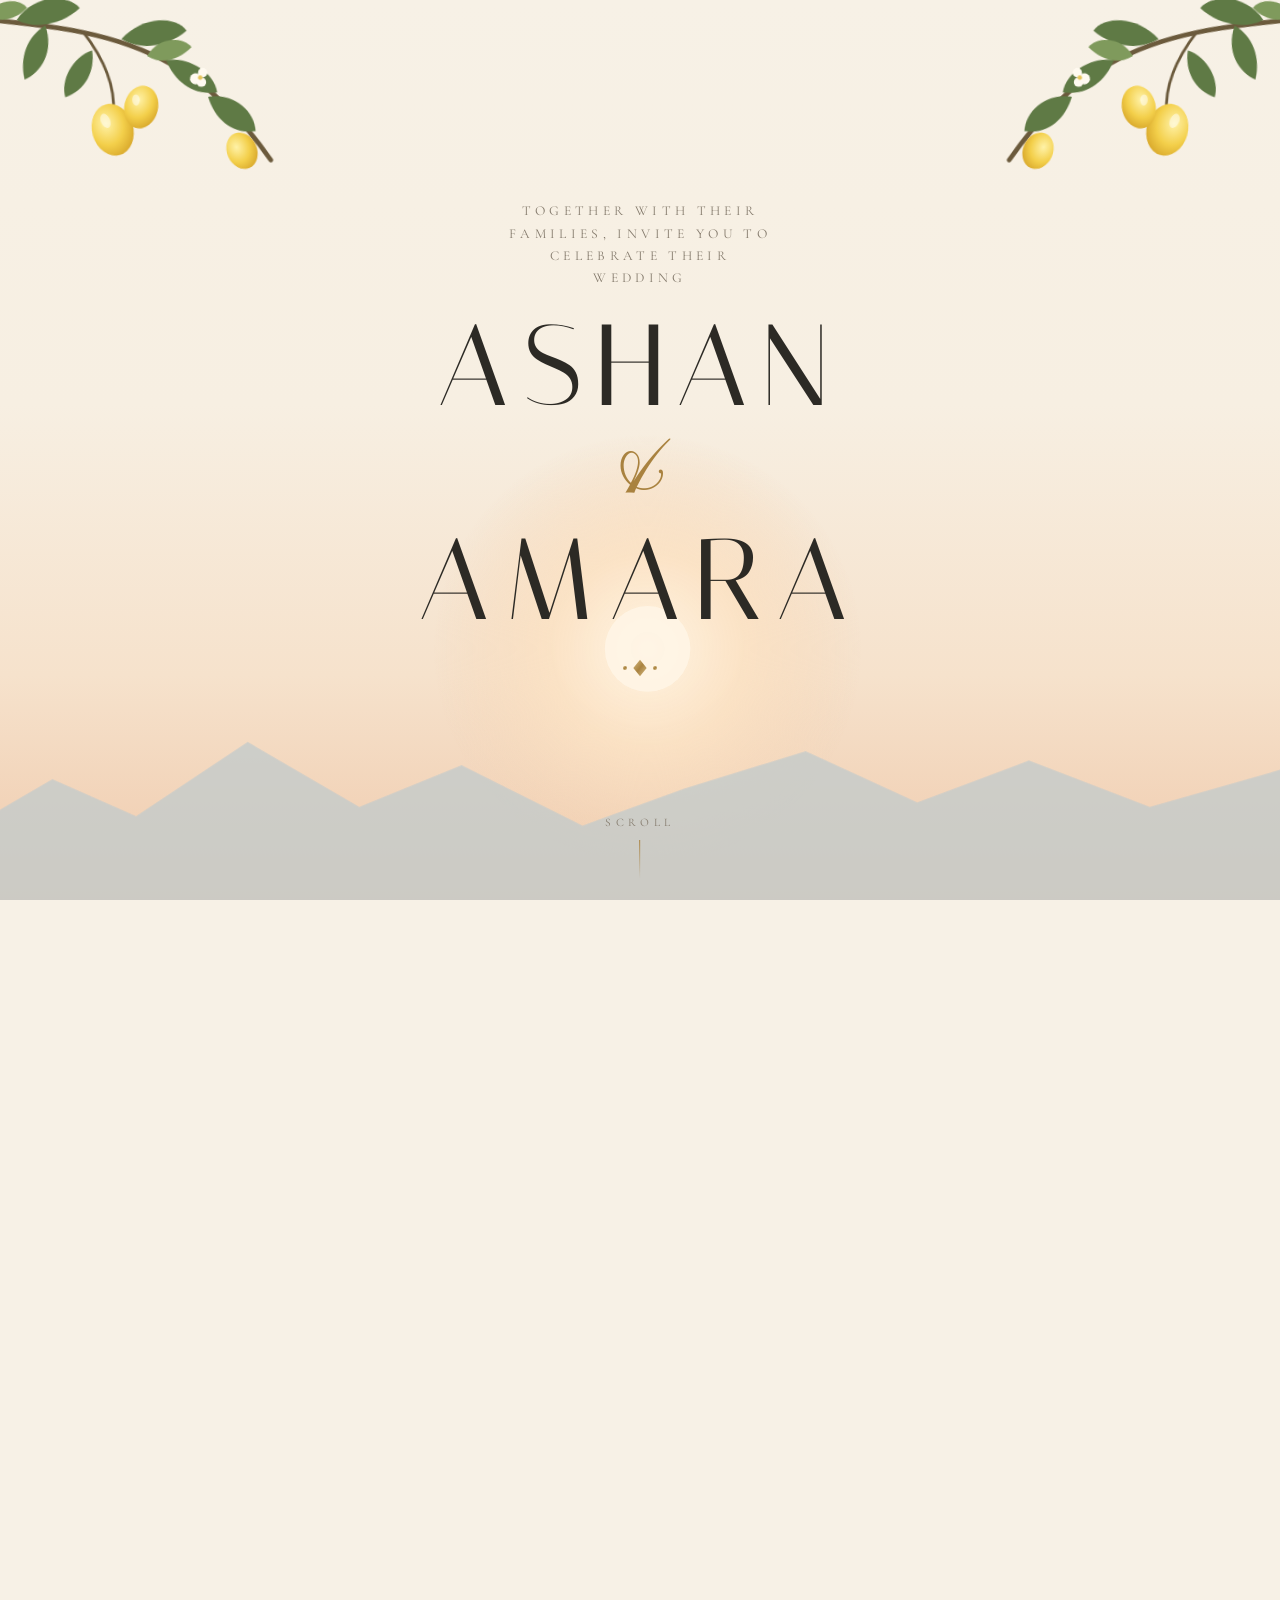
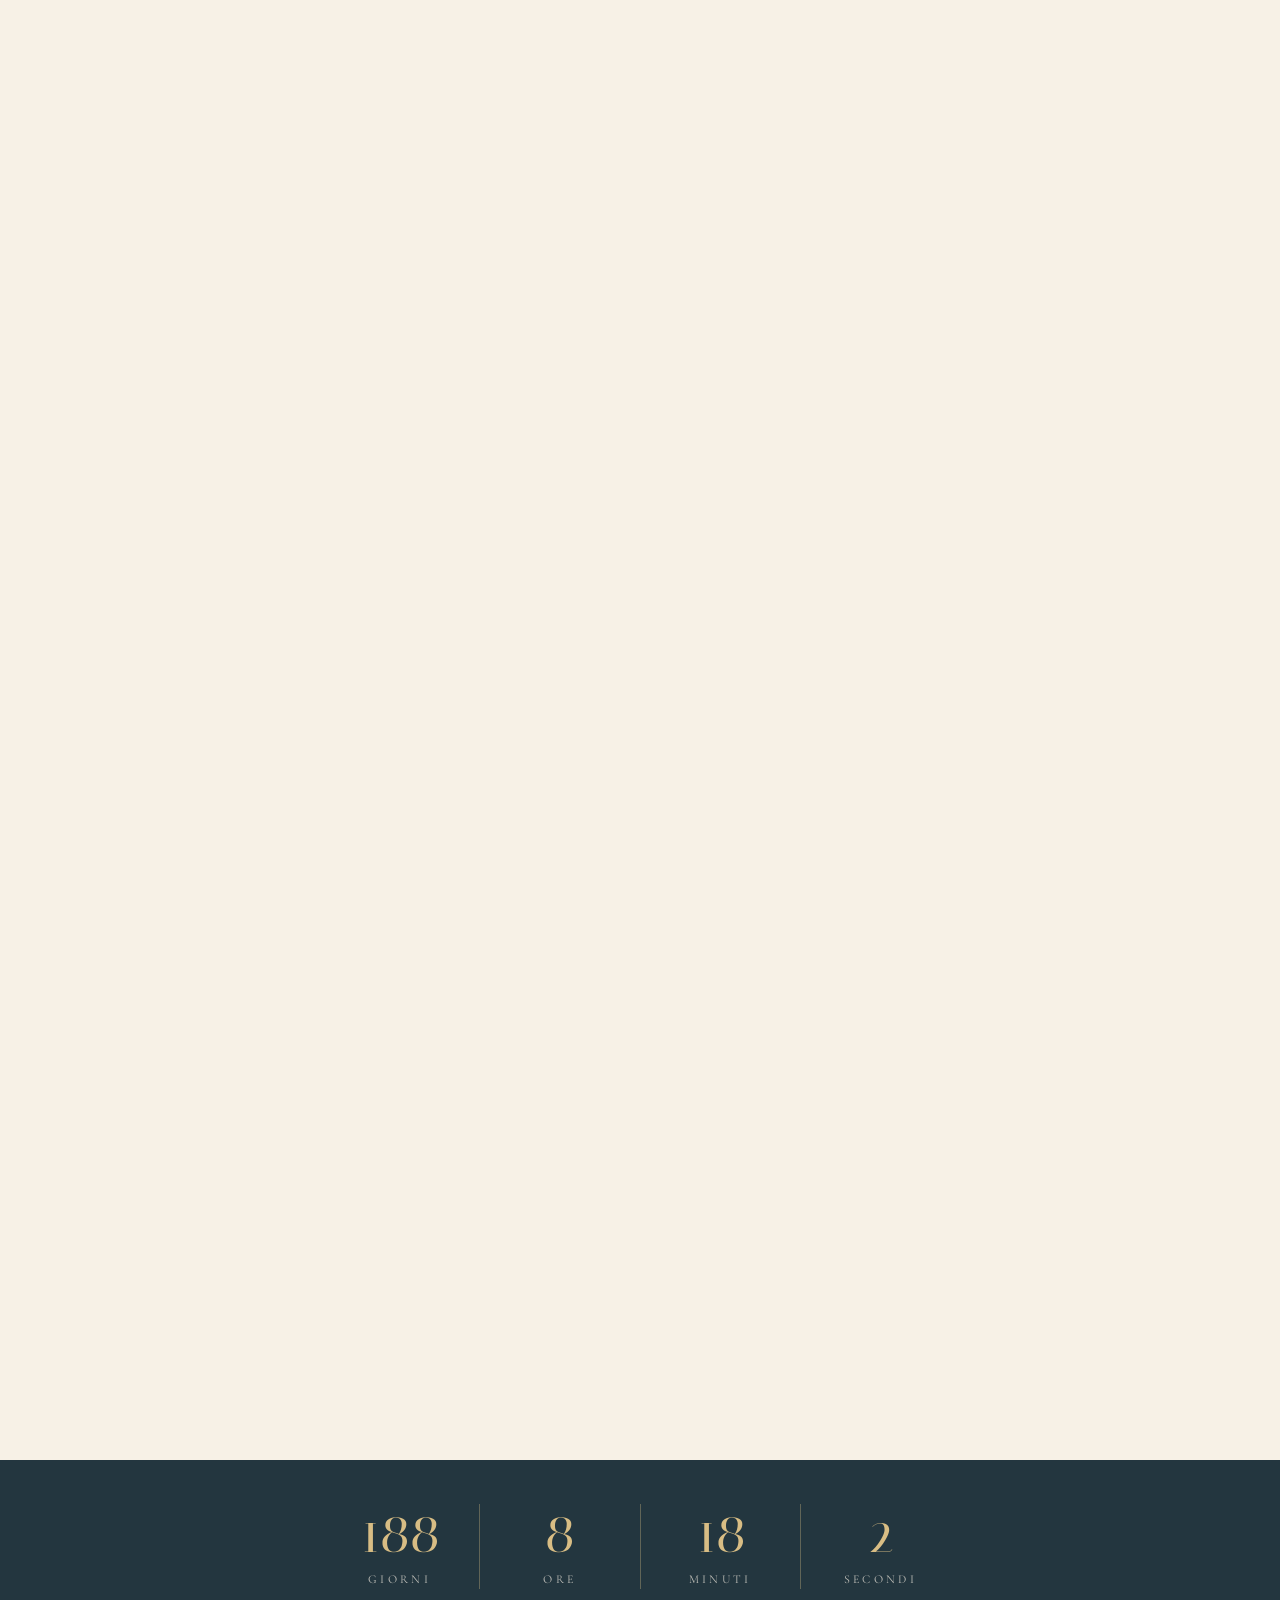
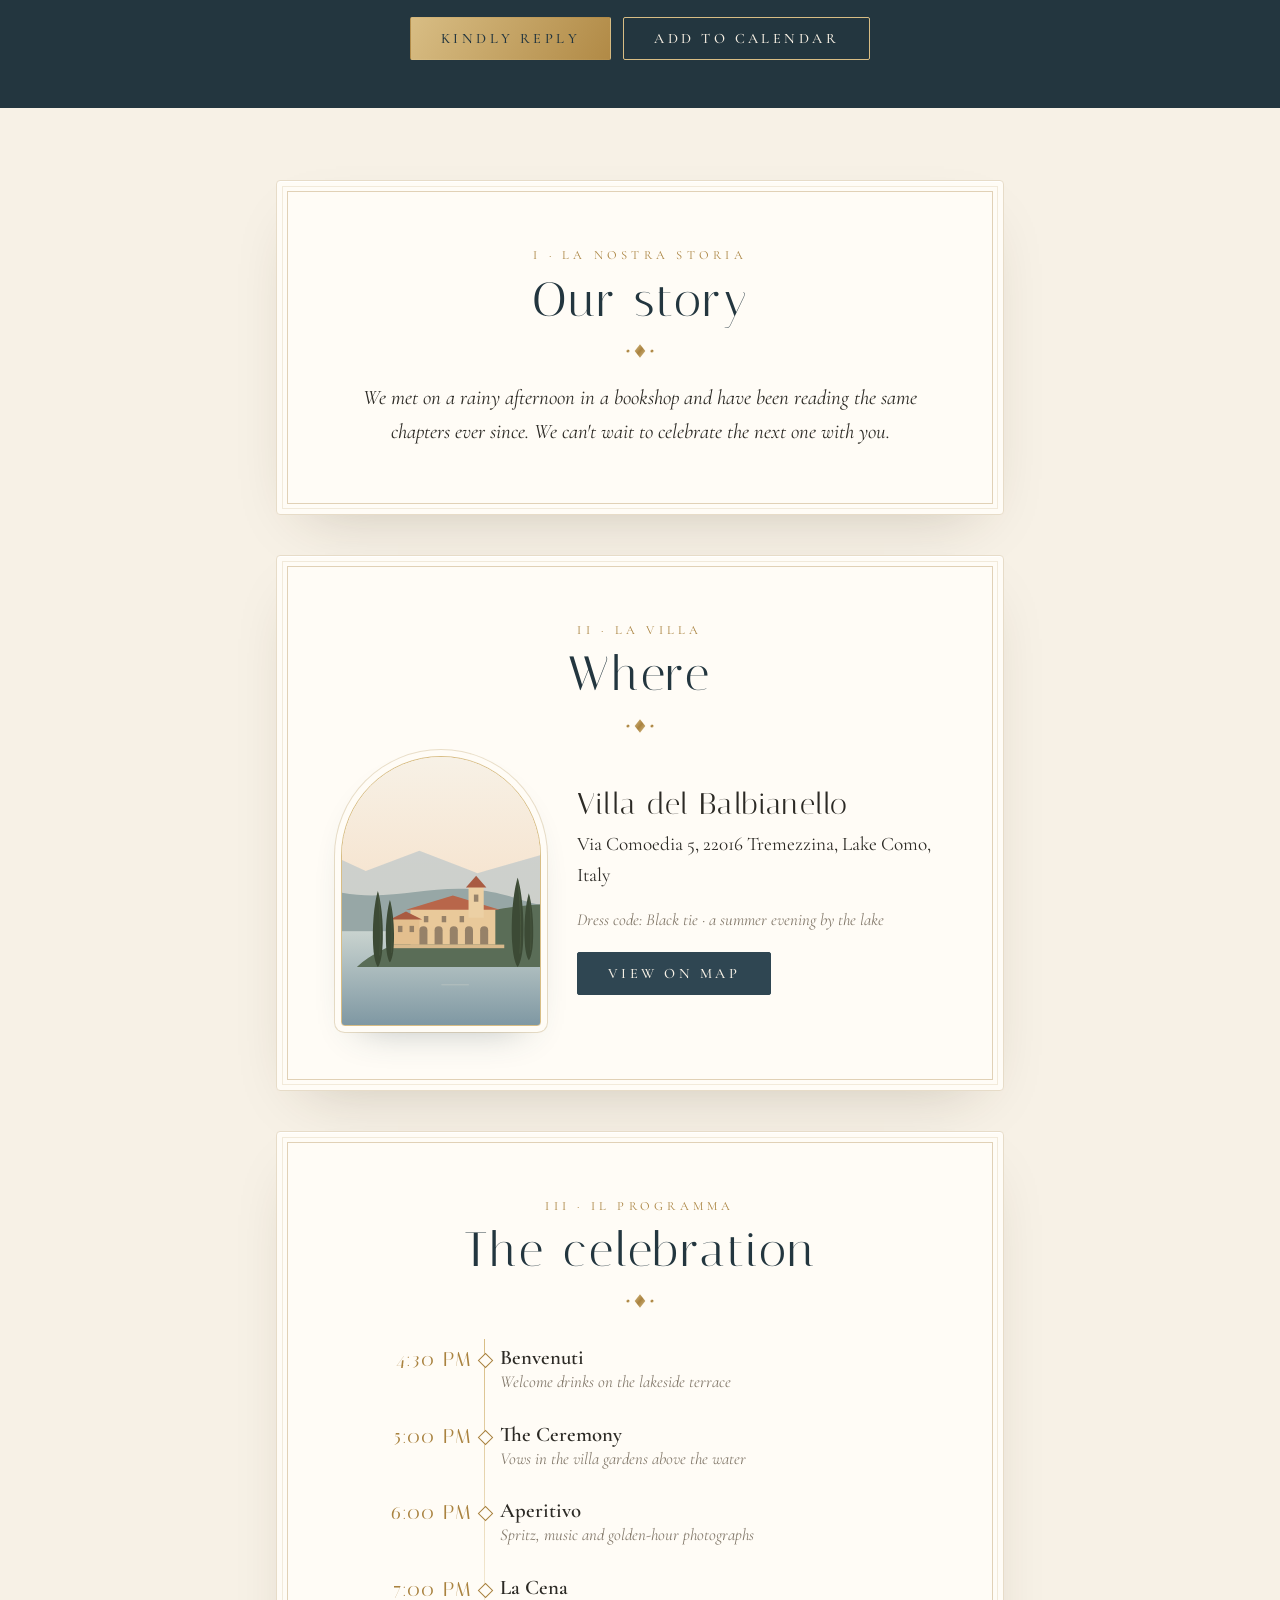
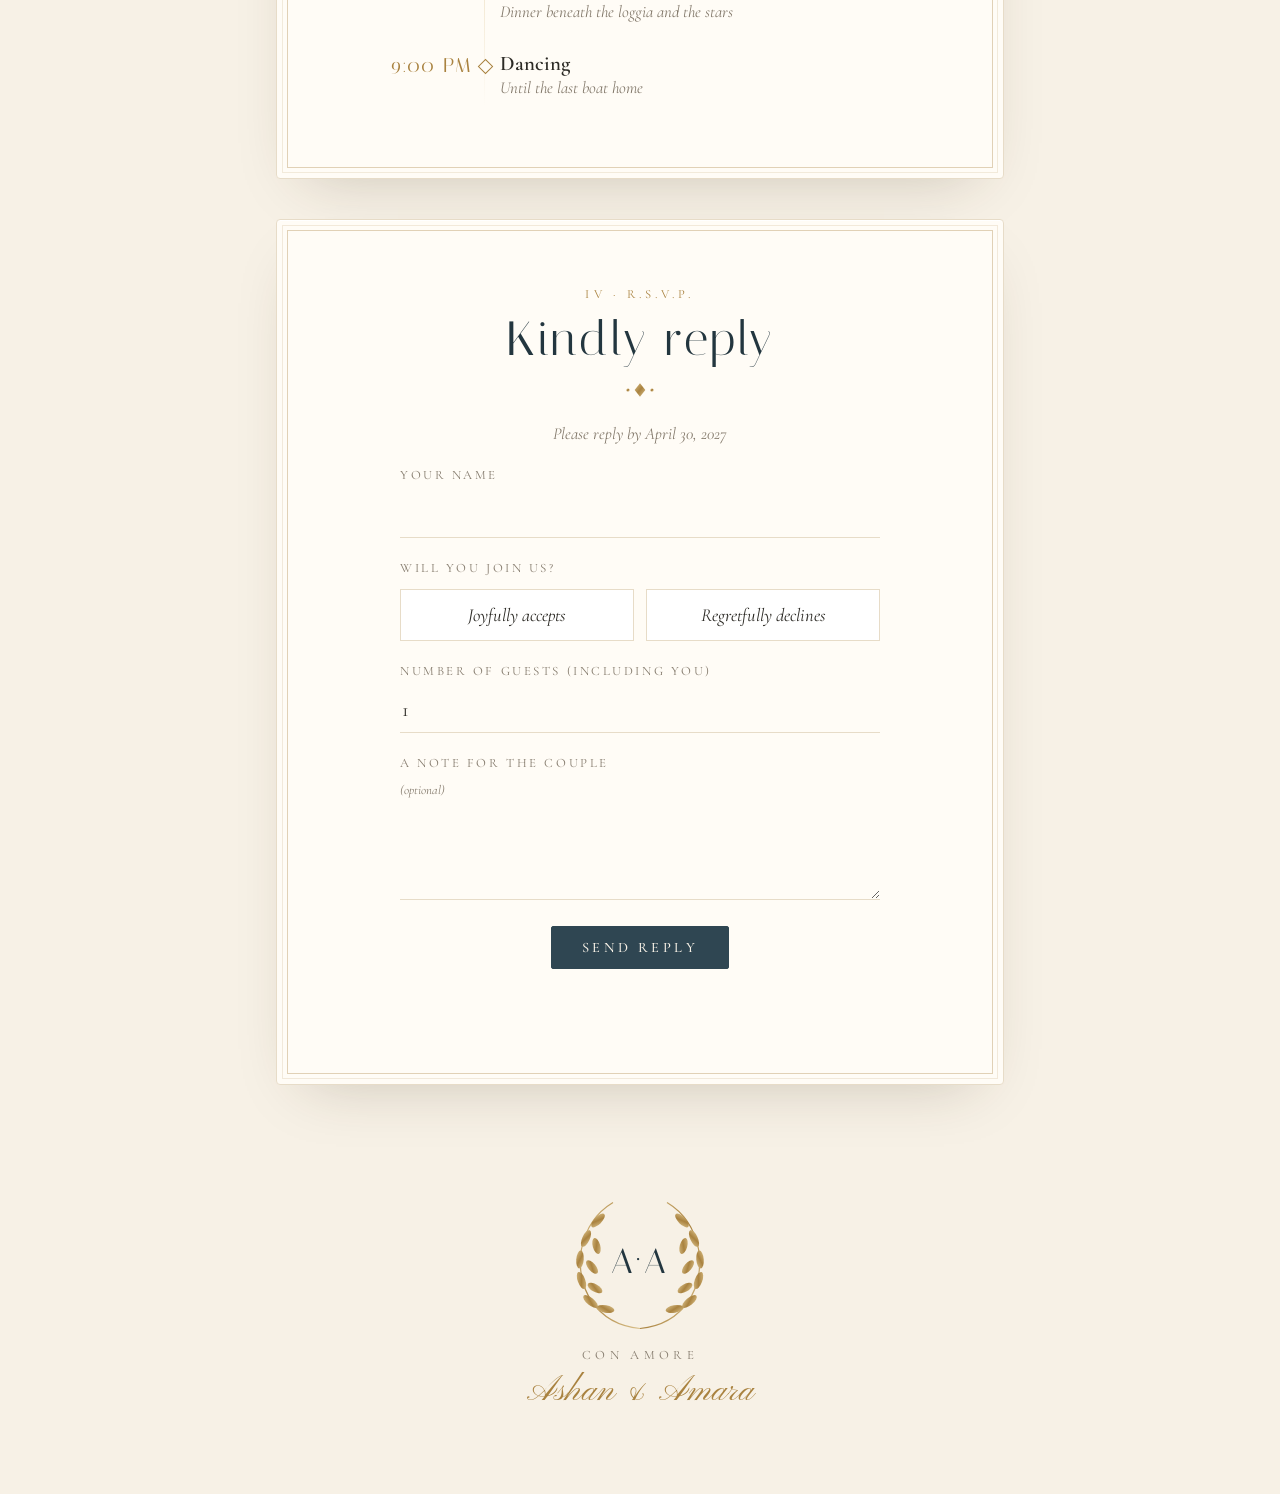
==== commit 40fdbb4d: "Scroll story opening: pop-up lake, sunset to starry night, storybook sections Co-Authored-By: Claude" ====
--- a/index.html
+++ b/index.html
@@ -8,8 +8,8 @@
   <link rel="preconnect" href="https://fonts.googleapis.com">
   <link rel="preconnect" href="https://fonts.gstatic.com" crossorigin>
   <link href="https://fonts.googleapis.com/css2?family=Cormorant+Garamond:ital,wght@0,400;0,500;0,600;1,400&family=Italiana&family=Pinyon+Script&display=swap" rel="stylesheet">
-  <link rel="stylesheet" href="style.css?v=5">
-  <script src="config.js?v=5"></script>
+  <link rel="stylesheet" href="style.css?v=6">
+  <script src="config.js?v=6"></script>
 </head>
 <body>
   <!-- Reusable artwork -->
@@ -46,13 +46,18 @@
         <path d="M0 6 C5 40 9 100 5 170" stroke="#4e5d43" stroke-width="2" fill="none" opacity=".7"/>
       </symbol>
 
-      <!-- Lake Como at golden hour -->
-      <symbol id="lake-scene" viewBox="0 0 1440 600" preserveAspectRatio="xMaxYMax slice">
-        <rect width="1440" height="600" fill="url(#g-sky)"/>
+      <!-- Lake Como, split into layers that move separately in the scroll story (all 1440 x 600) -->
+      <symbol id="sc-sun" viewBox="0 0 1440 600" preserveAspectRatio="xMaxYMax slice">
         <circle cx="760" cy="330" r="230" fill="url(#g-sun)"/>
-        <circle cx="760" cy="330" r="46" fill="#fff6e6" opacity=".85"/>
-        <path d="M0 300 L120 230 L210 270 L330 190 L450 260 L560 215 L690 280 L800 240 L930 200 L1050 255 L1170 210 L1300 260 L1440 220 V420 H0Z" fill="#c4cbcb" opacity=".8"/>
-        <path d="M0 350 C120 300 220 330 320 290 C430 250 520 330 640 320 C760 310 860 270 980 300 C1100 330 1200 280 1320 300 C1380 310 1420 330 1440 330 V430 H0Z" fill="#97a7a6"/>
+        <circle cx="760" cy="330" r="46" fill="#fff6e6" opacity=".9"/>
+      </symbol>
+      <symbol id="sc-far" viewBox="0 0 1440 600" preserveAspectRatio="xMaxYMax slice">
+        <path d="M0 300 L120 230 L210 270 L330 190 L450 260 L560 215 L690 280 L800 240 L930 200 L1050 255 L1170 210 L1300 260 L1440 220 V600 H0Z" fill="#c4cbcb"/>
+      </symbol>
+      <symbol id="sc-mid" viewBox="0 0 1440 600" preserveAspectRatio="xMaxYMax slice">
+        <path d="M0 350 C120 300 220 330 320 290 C430 250 520 330 640 320 C760 310 860 270 980 300 C1100 330 1200 280 1320 300 C1380 310 1420 330 1440 330 V600 H0Z" fill="#97a7a6"/>
+      </symbol>
+      <symbol id="sc-lake" viewBox="0 0 1440 600" preserveAspectRatio="xMaxYMax slice">
         <rect y="390" width="1440" height="210" fill="url(#g-lake)"/>
         <g stroke="#f8ecdc" stroke-linecap="round" opacity=".7">
           <path d="M700 410 H820" stroke-width="3"/>
@@ -89,10 +94,50 @@
         <use href="#cypress" x="80"   y="250" width="38" height="190"/>
         <use href="#cypress" x="120"  y="280" width="30" height="160"/>
         <use href="#cypress" x="20"   y="300" width="30" height="150"/>
-        <g transform="translate(560 480)">
-          <path d="M0 0 H60 L50 10 H8Z" fill="#7a4f3a"/>
-          <path d="M30 0 V-34 L52 -2Z" fill="#fbf3e6"/>
-        </g>
+      </symbol>
+      <symbol id="sc-lights" viewBox="0 0 1440 600" preserveAspectRatio="xMaxYMax slice">
+        <g fill="#ffd98a" filter="url(#f-glow)">
+          <g transform="translate(1110 300)">
+            <path d="M60 120 V88 a9 9 0 0 1 18 0 V120Z"/>
+            <path d="M94 120 V88 a9 9 0 0 1 18 0 V120Z"/>
+            <path d="M128 120 V88 a9 9 0 0 1 18 0 V120Z"/>
+            <path d="M162 120 V88 a9 9 0 0 1 18 0 V120Z"/>
+            <path d="M196 120 V88 a9 9 0 0 1 18 0 V120Z"/>
+            <rect x="70" y="56" width="10" height="14"/><rect x="110" y="56" width="10" height="14"/>
+            <rect x="150" y="56" width="10" height="14"/><rect x="182" y="8" width="10" height="16"/>
+            <rect x="12" y="78" width="10" height="14"/><rect x="38" y="78" width="10" height="14"/>
+          </g>
+          <circle cx="170" cy="392" r="3"/><circle cx="210" cy="400" r="2.5"/><circle cx="250" cy="412" r="3"/>
+          <circle cx="60" cy="372" r="2.5"/><circle cx="290" cy="430" r="2"/>
+          <circle cx="1210" cy="410" r="2.5"/><circle cx="1180" cy="420" r="2"/><circle cx="1300" cy="440" r="3"/>
+        </g>
+        <!-- reflections of the villa lights -->
+        <g stroke="#ffd98a" stroke-linecap="round" opacity=".55">
+          <path d="M1180 446 H1200 M1240 452 H1270 M1300 448 H1330" stroke-width="2"/>
+          <path d="M1190 462 H1215 M1260 468 H1280" stroke-width="1.5"/>
+        </g>
+      </symbol>
+      <symbol id="sc-boat" viewBox="0 0 1440 600" preserveAspectRatio="xMaxYMax slice">
+        <g transform="translate(900 425)">
+          <g class="boat">
+            <path d="M0 0 H60 L50 10 H8Z" fill="#7a4f3a"/>
+            <path d="M30 0 V-34 L52 -2Z" fill="#fbf3e6"/>
+          </g>
+        </g>
+      </symbol>
+      <filter id="f-glow" x="-50%" y="-50%" width="200%" height="200%">
+        <feGaussianBlur stdDeviation="2.5" result="b"/>
+        <feMerge><feMergeNode in="b"/><feMergeNode in="SourceGraphic"/></feMerge>
+      </filter>
+
+      <!-- The whole scene at golden hour (used in the venue arch) -->
+      <symbol id="lake-scene" viewBox="0 0 1440 600" preserveAspectRatio="xMaxYMax slice">
+        <rect width="1440" height="600" fill="url(#g-sky)"/>
+        <use href="#sc-sun" width="1440" height="600"/>
+        <use href="#sc-far" width="1440" height="600" opacity=".8"/>
+        <use href="#sc-mid" width="1440" height="600"/>
+        <use href="#sc-lake" width="1440" height="600"/>
+        <g transform="translate(-340 55)"><use href="#sc-boat" width="1440" height="600"/></g>
       </symbol>
 
       <!-- Stone balusters -->
@@ -163,31 +208,57 @@
 
   <div class="petals" aria-hidden="true"></div>
 
-  <header class="hero">
-    <svg class="lemons left" aria-hidden="true"><use href="#lemons"/></svg>
-    <svg class="lemons right" aria-hidden="true"><use href="#lemons"/></svg>
-
-    <div class="hero-text">
-      <p class="greeting" id="greeting" hidden></p>
-      <p class="eyebrow" id="tagline"></p>
-      <h1>
-        <span id="p1"></span>
-        <span class="amp">&amp;</span>
-        <span id="p2"></span>
-      </h1>
-      <svg class="flourish" aria-hidden="true"><use href="#flourish"/></svg>
-      <p class="date" id="date-long"></p>
-      <p class="local" id="local-time"></p>
-    </div>
-
-    <div class="scene" aria-hidden="true">
-      <svg class="lake"><use href="#lake-scene" width="100%" height="100%"/></svg>
-      <svg class="balustrade" preserveAspectRatio="none">
-        <rect y="0" width="100%" height="14" fill="#f6efe3"/>
-        <rect y="12" width="100%" height="3" fill="#d6c6ab"/>
-        <rect y="15" width="100%" height="70" fill="url(#balusters)"/>
-        <rect y="84" width="100%" height="18" fill="#efe5d4"/>
-      </svg>
+  <header class="story" id="story-scroll">
+    <div class="stage">
+      <div class="sky sky-day"></div>
+      <div class="sky sky-dusk"></div>
+      <div class="sky sky-night"></div>
+      <div class="stars" id="stars"></div>
+      <div class="moon"></div>
+
+      <svg class="lemons left" aria-hidden="true"><use href="#lemons"/></svg>
+      <svg class="lemons right" aria-hidden="true"><use href="#lemons"/></svg>
+
+      <div class="land" aria-hidden="true">
+        <svg class="layer l-sun"><use href="#sc-sun" width="100%" height="100%"/></svg>
+        <svg class="layer l-far"><use href="#sc-far" width="100%" height="100%"/></svg>
+        <svg class="layer l-mid"><use href="#sc-mid" width="100%" height="100%"/></svg>
+        <svg class="layer l-lake"><use href="#sc-lake" width="100%" height="100%"/></svg>
+        <svg class="layer l-lake l-boat"><use href="#sc-boat" width="100%" height="100%"/></svg>
+        <svg class="layer l-lake l-lights"><use href="#sc-lights" width="100%" height="100%"/></svg>
+        <svg class="layer l-front" preserveAspectRatio="none">
+          <rect y="0" width="100%" height="14" fill="#f6efe3"/>
+          <rect y="12" width="100%" height="3" fill="#d6c6ab"/>
+          <rect y="15" width="100%" height="70" fill="url(#balusters)"/>
+          <rect y="84" width="100%" height="100%" fill="#efe5d4"/>
+        </svg>
+      </div>
+
+      <div class="chapter ch1">
+        <p class="greeting" id="greeting" hidden></p>
+        <p class="eyebrow" id="tagline"></p>
+        <h1>
+          <span id="p1"></span>
+          <span class="amp">&amp;</span>
+          <span id="p2"></span>
+        </h1>
+        <svg class="flourish" aria-hidden="true"><use href="#flourish"/></svg>
+      </div>
+
+      <div class="chapter ch2">
+        <p class="kicker">On a summer evening</p>
+        <p class="date" id="date-long"></p>
+        <svg class="flourish" aria-hidden="true"><use href="#flourish"/></svg>
+        <p class="local" id="local-time"></p>
+      </div>
+
+      <div class="chapter ch3">
+        <p class="kicker">As the sun sets over the lake</p>
+        <p class="ch3-line">we will say <em>s&igrave;</em>,</p>
+        <p class="ch3-sub">and we would love you beside us.</p>
+      </div>
+
+      <div class="scroll-hint" aria-hidden="true"><span>Scroll</span><i></i></div>
     </div>
   </header>
 
@@ -273,7 +344,7 @@
     <p class="sign" id="sign"></p>
   </footer>
 
-  <script src="backend.js?v=5"></script>
-  <script src="script.js?v=5"></script>
+  <script src="backend.js?v=6"></script>
+  <script src="script.js?v=6"></script>
 </body>
 </html>
--- a/style.css
+++ b/style.css
@@ -31,21 +31,61 @@
 }
 header, main, footer, .band { position: relative; z-index: 1; }
 
-/* ---------- Hero ---------- */
-.hero {
-  min-height: 100svh;
-  display: flex;
-  flex-direction: column;
-  text-align: center;
-  overflow: hidden;
-  background: var(--bg);
-}
-.hero-text {
-  flex: 1;
+/* ---------- Scroll story ----------
+   script.js sets these on .story as you scroll through it (all 0 → 1):
+   --p      overall progress
+   --rise   the landscape pops up, layer by layer
+   --sun    the sun sets
+   --dusk   the sky turns rose and violet
+   --night  night falls: stars, moon, lights in the villa */
+.story { --p: 0; --rise: 0; --sun: 0; --dusk: 0; --night: 0; height: 340svh; }
+.stage { position: sticky; top: 0; height: 100svh; overflow: hidden; }
+
+.sky { position: absolute; inset: 0; }
+.sky-day   { background: linear-gradient(#f7f1e6 0%, #f7efe2 45%, #f6e2cc 75%, #efc9ab 100%); }
+.sky-dusk  { background: linear-gradient(#5e6488 0%, #a77f93 40%, #e59f7f 72%, #f4c08f 100%); opacity: var(--dusk); }
+.sky-night { background: linear-gradient(#0d1628 0%, #1a2742 45%, #34405e 80%, #4b4f68 100%); opacity: var(--night); }
+
+.stars { position: absolute; inset: 0 0 40% 0; opacity: var(--night); }
+.stars i { position: absolute; width: 2px; height: 2px; border-radius: 50%; background: #fff8e6; animation: twinkle 3s ease-in-out infinite; }
+@keyframes twinkle { 50% { opacity: .25; } }
+.moon {
+  position: absolute; top: 12%; right: 14%; width: 54px; height: 54px; border-radius: 50%;
+  background: radial-gradient(circle at 35% 35%, #fffaf0, #efe2c2);
+  box-shadow: 0 0 40px 8px rgba(255, 244, 214, .35);
+  opacity: var(--night);
+  transform: translateY(calc((1 - var(--night)) * 80px));
+}
+
+.lemons { position: absolute; top: -10px; width: min(34vw, 300px); height: min(22vw, 190px); z-index: 3; pointer-events: none; }
+.lemons.left  { left: -16px;  transform: translateY(calc(var(--p) * -320px)) rotate(-4deg); }
+.lemons.right { right: -16px; transform: translateY(calc(var(--p) * -320px)) scaleX(-1) rotate(-4deg); }
+
+.land { position: absolute; left: 0; right: 0; bottom: 0; height: 62%; }
+.layer { position: absolute; inset: 0; width: 100%; height: 100%; overflow: visible; }
+.l-far, .l-mid, .l-lake, .l-front { filter: brightness(calc(1 - var(--night) * .58)) saturate(calc(1 - var(--night) * .35)); }
+.l-lights { filter: none; opacity: var(--night); }
+.l-sun   { transform: translate3d(0, calc(var(--sun) * 42%), 0); opacity: calc(1 - var(--night)); }
+.l-far   { opacity: .8; transform: translate3d(0, calc((1 - var(--rise)) * 40%), 0); }
+.l-mid   { transform: translate3d(0, calc((1 - var(--rise)) * 58%), 0); }
+.l-lake  { transform: translate3d(0, calc((1 - var(--rise)) * 76%), 0); }
+.l-front { top: auto; height: 102px; transform: translate3d(0, calc((1 - var(--rise)) * 110%), 0); }
+.boat { transform: translateX(calc(var(--p) * -520px)); }
+
+.chapter {
+  position: absolute; left: 0; right: 0; top: 0; height: 48%;
   display: flex; flex-direction: column; align-items: center; justify-content: center;
-  padding: clamp(64px, 12vh, 120px) 16px 24px;
-  animation: rise 1.4s cubic-bezier(.2, .7, .2, 1) both;
-}
+  padding: 72px 16px 0; text-align: center;
+  will-change: opacity, transform;
+}
+.ch1 { height: 100%; padding-bottom: 8vh; }
+.ch2, .ch3 { opacity: 0; }
+.ch3 { color: #f6efe3; }
+.ch3 .kicker { color: var(--gold-soft); }
+.ch3-line { margin: 4px 0 0; font: 400 clamp(2.4rem, 7vw, 4.4rem)/1.1 var(--display); letter-spacing: .06em; }
+.ch3-line em { font: 400 1.25em var(--script); color: var(--gold-soft); letter-spacing: 0; }
+.ch3-sub { margin: 10px 0 0; font-size: 1.3rem; font-style: italic; opacity: .85; }
+
 .greeting { margin: 0 0 10px; font: 400 clamp(1.8rem, 5vw, 2.4rem)/1.2 var(--script); color: var(--gold); }
 .eyebrow {
   max-width: 46ch; margin: 0 0 22px;
@@ -65,16 +105,17 @@
   color: var(--gold);
 }
 .flourish { display: block; width: 200px; height: 20px; margin: 22px auto; }
-.date { margin: 0; font-size: 1.15rem; letter-spacing: .3em; text-transform: uppercase; }
-.local { margin: 6px 0 0; color: var(--muted); font-style: italic; }
-
-.lemons { position: absolute; top: -10px; width: min(34vw, 300px); height: min(22vw, 190px); z-index: 2; pointer-events: none; }
-.lemons.left { left: -16px; transform: rotate(-4deg); }
-.lemons.right { right: -16px; transform: scaleX(-1) rotate(-4deg); }
-
-.scene { position: relative; height: clamp(260px, 44vh, 460px); }
-.lake { position: absolute; top: 0; left: 0; width: 100%; height: 100%; }
-.balustrade { position: absolute; left: 0; right: 0; bottom: 0; width: 100%; height: 102px; }
+.date { margin: 6px 0 0; font: 400 clamp(1.8rem, 5vw, 3rem)/1.2 var(--display); letter-spacing: .12em; text-transform: uppercase; }
+.local { margin: 0; font-size: 1.25rem; font-style: italic; color: var(--ink); }
+
+.scroll-hint {
+  position: absolute; left: 50%; bottom: 22px; transform: translateX(-50%);
+  display: flex; flex-direction: column; align-items: center; gap: 8px;
+  font-size: .72rem; letter-spacing: .4em; text-transform: uppercase; color: var(--muted);
+  opacity: calc(1 - var(--p) * 8); z-index: 4;
+}
+.scroll-hint i { width: 1px; height: 38px; background: linear-gradient(var(--gold), transparent); animation: hint 2s ease-in-out infinite; transform-origin: top; }
+@keyframes hint { 0% { transform: scaleY(0); } 50% { transform: scaleY(1); } 100% { transform: scaleY(1); opacity: 0; } }
 
 /* ---------- Countdown band ---------- */
 .band {
@@ -198,15 +239,21 @@
   animation: fall linear forwards;
 }
 @keyframes fall { to { transform: translate(var(--drift), 110vh) rotate(var(--spin)); } }
-@keyframes rise { from { opacity: 0; transform: translateY(18px); } }
-
-.card { opacity: 0; transform: translateY(28px); transition: opacity 1s ease, transform 1s cubic-bezier(.2, .7, .2, 1); }
+
+.card {
+  opacity: 0; transform-origin: 50% 100%;
+  transform: perspective(1400px) rotateX(14deg) translateY(70px) scale(.97);
+  transition: opacity 1.1s ease, transform 1.3s cubic-bezier(.2, .7, .2, 1);
+}
 .card.in { opacity: 1; transform: none; }
+.timeline li { opacity: 0; transform: translateX(-14px); transition: opacity .7s ease, transform .7s ease; transition-delay: calc(.35s + var(--i, 0) * .14s); }
+.card.in .timeline li { opacity: 1; transform: none; }
 
 @media (prefers-reduced-motion: reduce) {
   .petals { display: none; }
-  .hero-text { animation: none; }
-  .card { opacity: 1; transform: none; transition: none; }
+  .story { height: auto; }
+  .stage { position: relative; }
+  .card, .timeline li { opacity: 1; transform: none; transition: none; }
   html { scroll-behavior: auto; }
 }
 
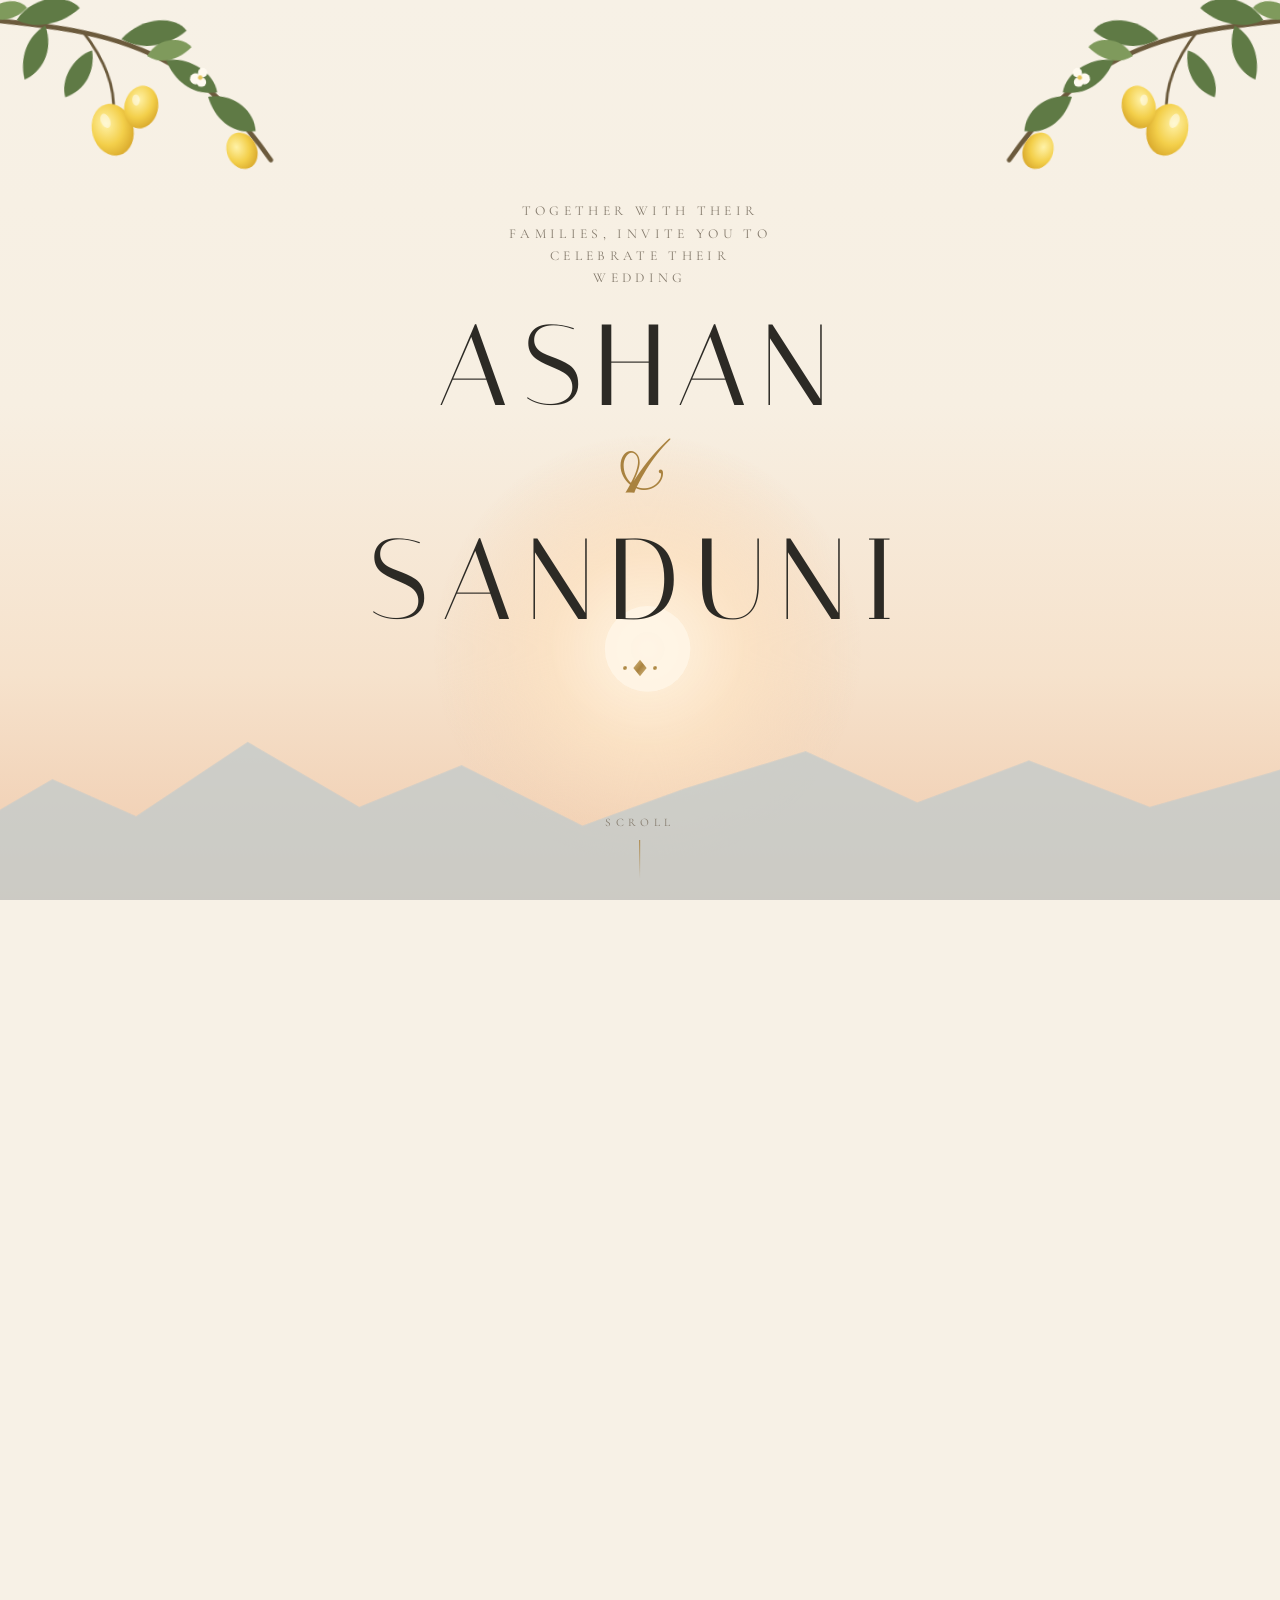
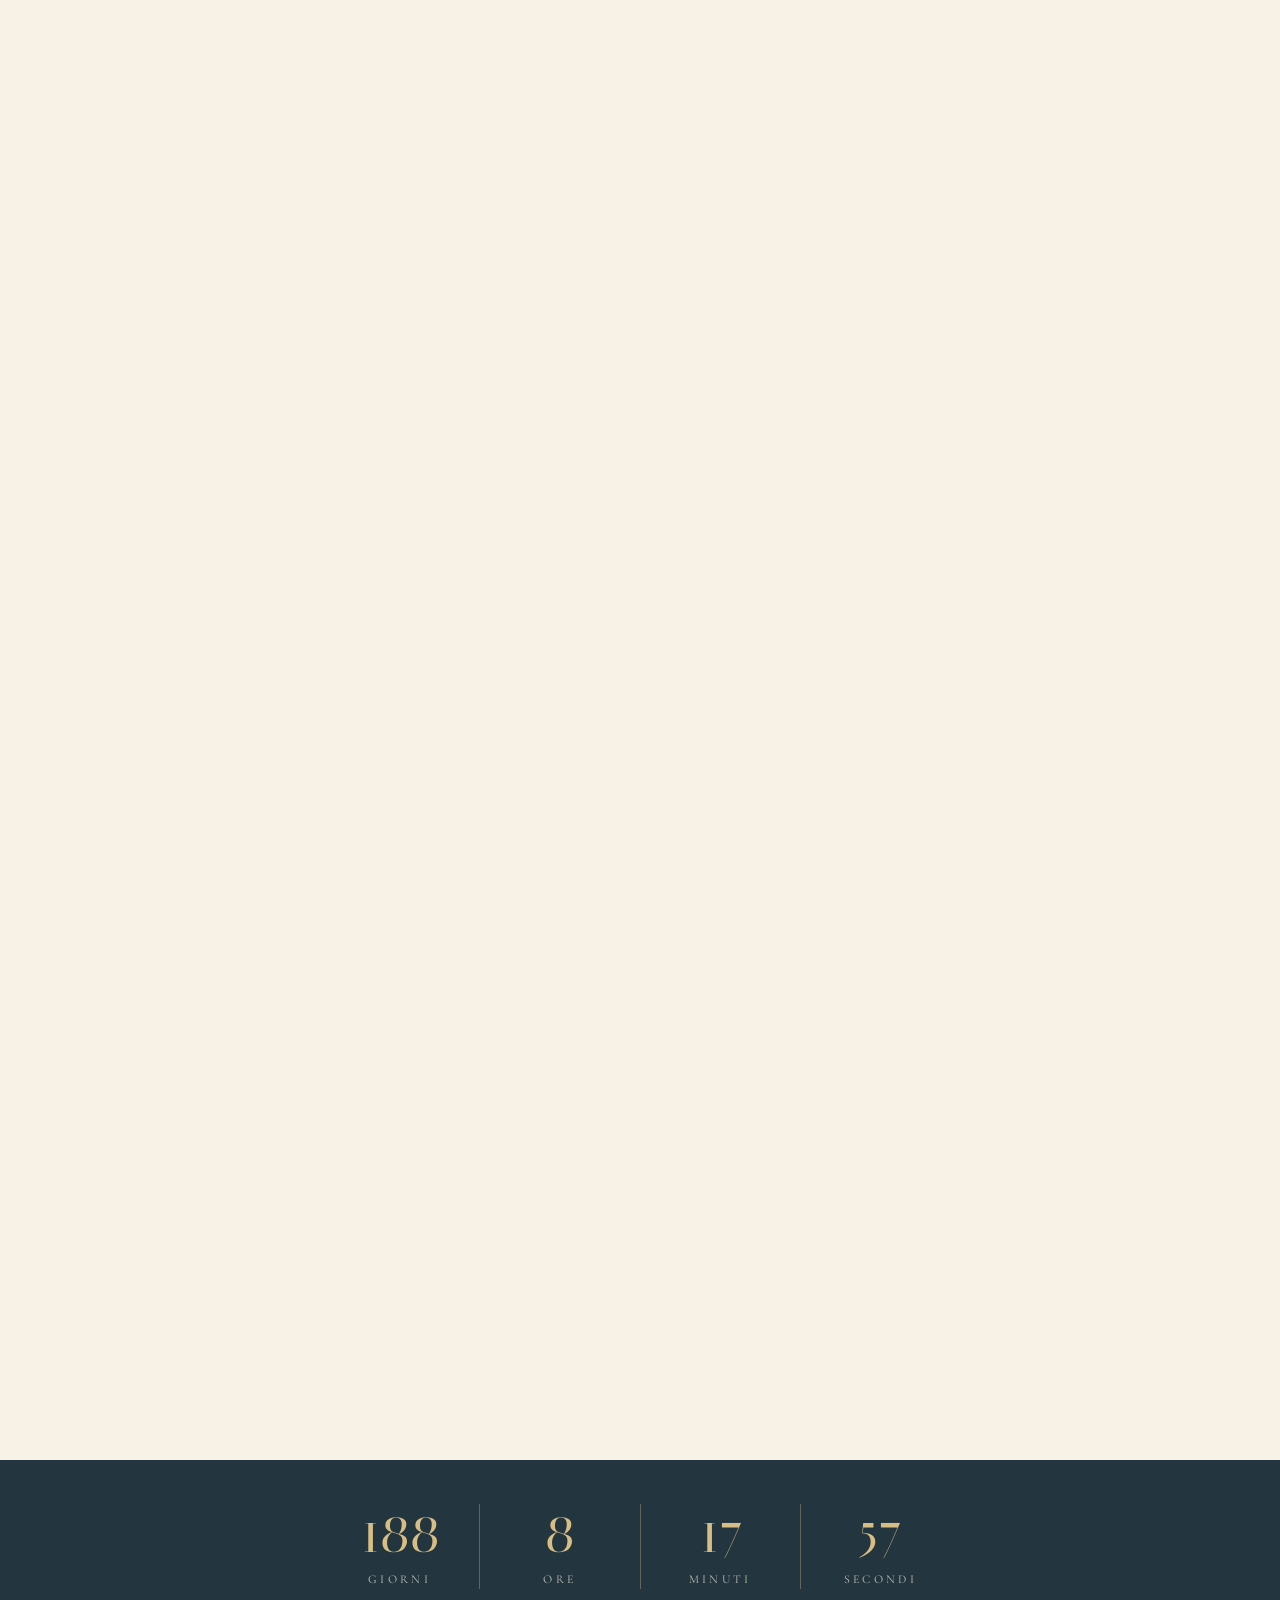
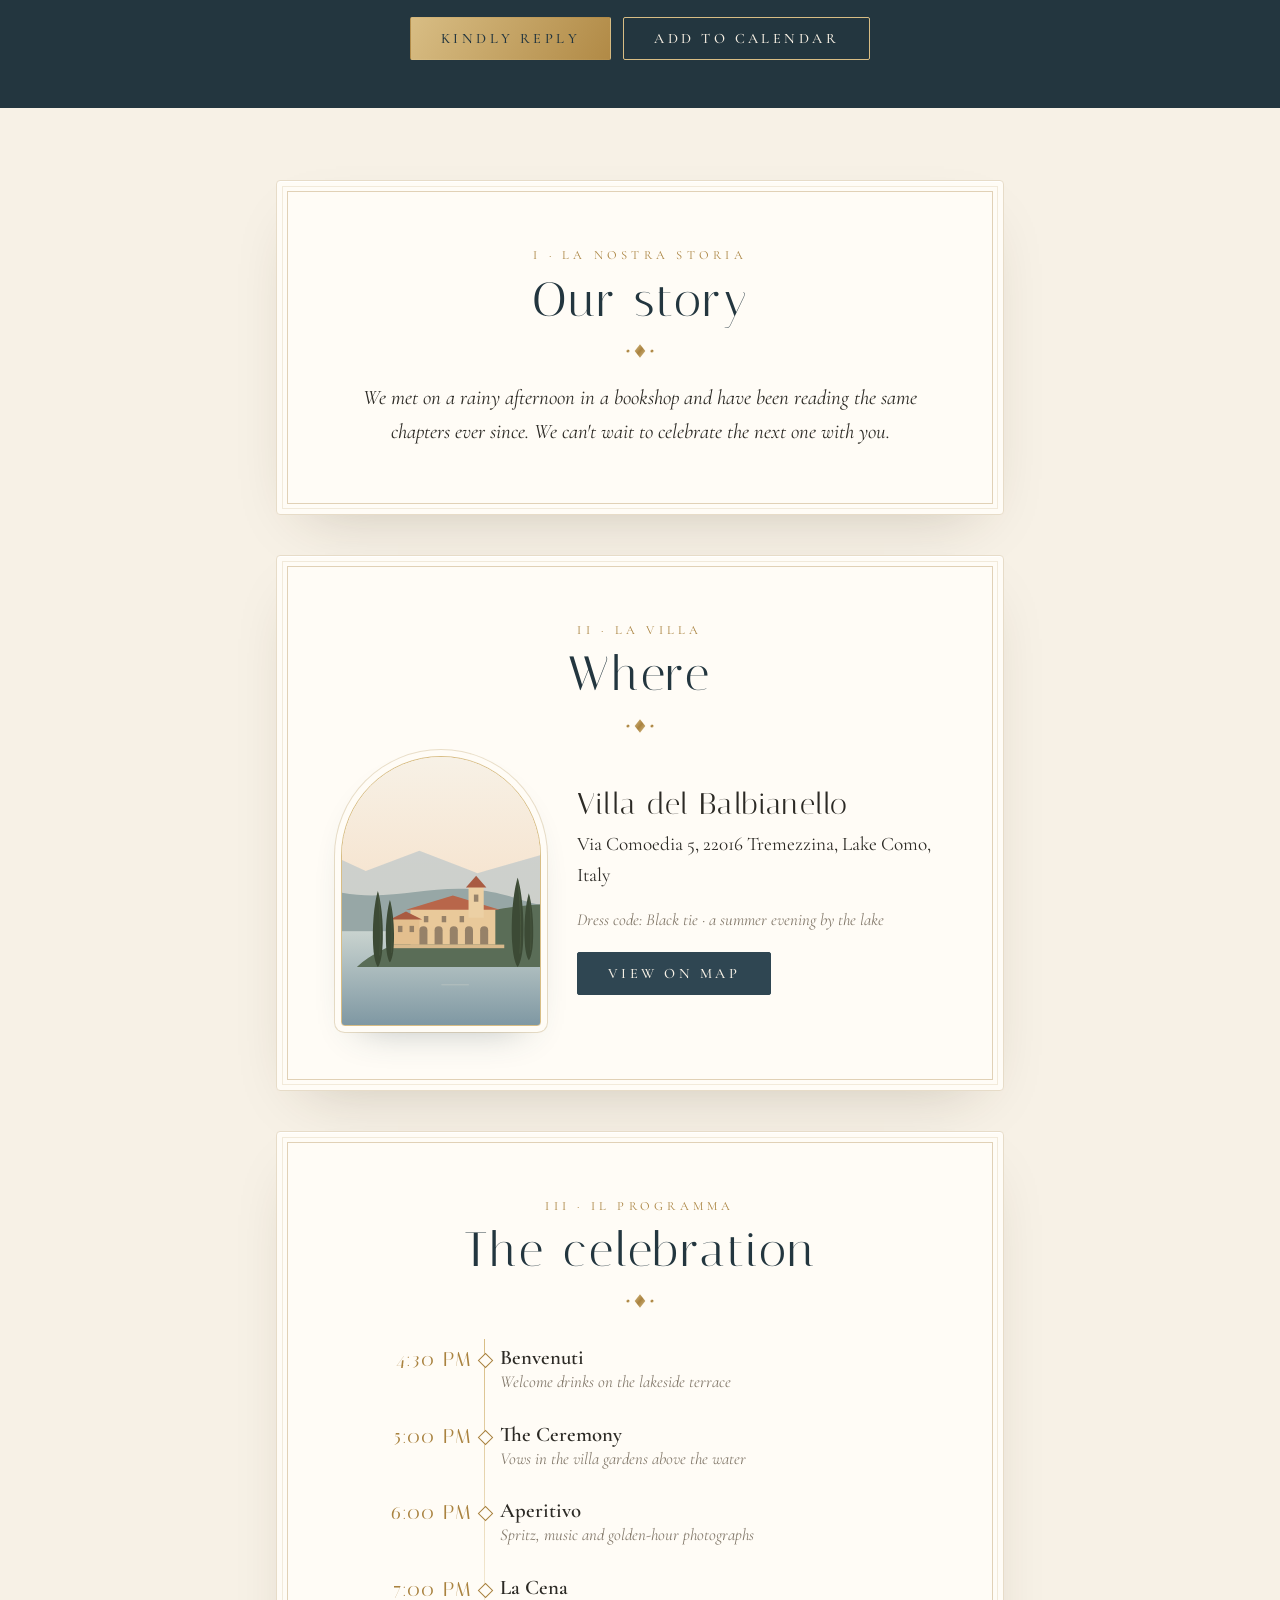
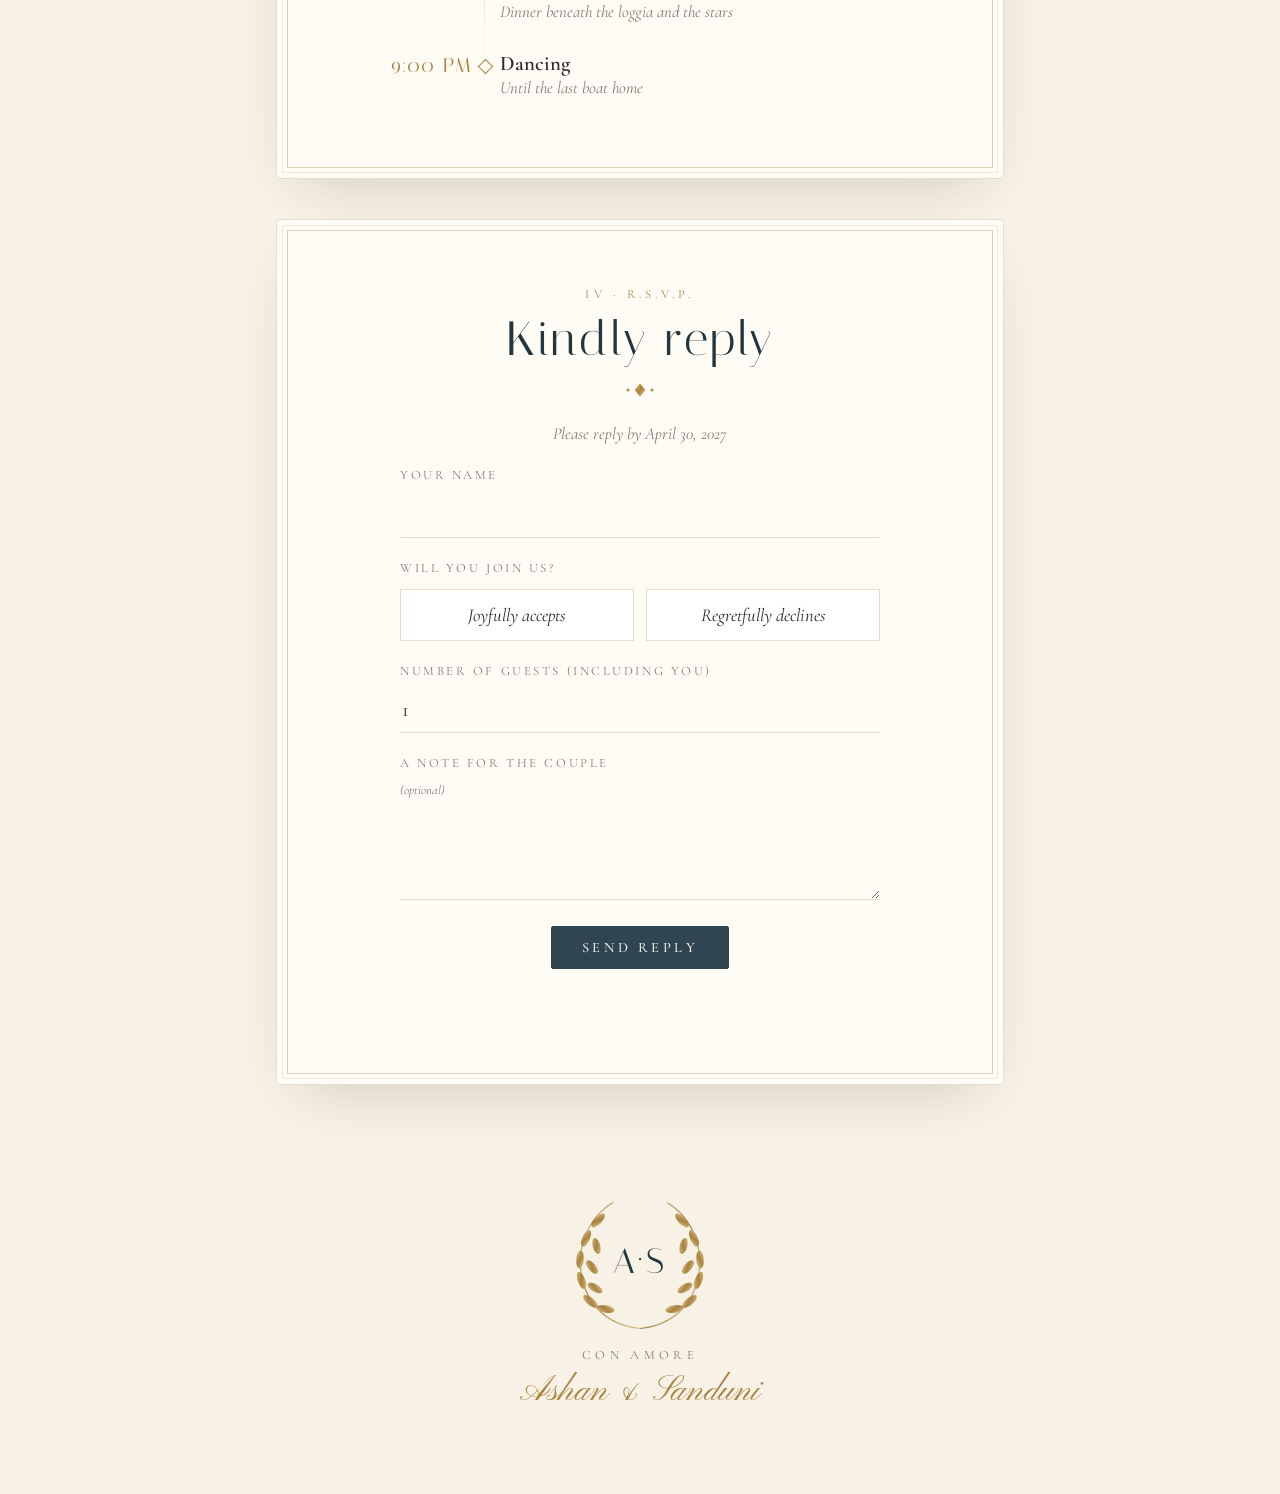
==== commit f6ebc6b3: "Set partner name to Sanduni Co-Authored-By: Claude Opus 5.5 <noreply@anthropic.com>" ====
--- a/index.html
+++ b/index.html
@@ -8,8 +8,8 @@
   <link rel="preconnect" href="https://fonts.googleapis.com">
   <link rel="preconnect" href="https://fonts.gstatic.com" crossorigin>
   <link href="https://fonts.googleapis.com/css2?family=Cormorant+Garamond:ital,wght@0,400;0,500;0,600;1,400&family=Italiana&family=Pinyon+Script&display=swap" rel="stylesheet">
-  <link rel="stylesheet" href="style.css?v=6">
-  <script src="config.js?v=6"></script>
+  <link rel="stylesheet" href="style.css?v=7">
+  <script src="config.js?v=7"></script>
 </head>
 <body>
   <!-- Reusable artwork -->
@@ -344,7 +344,7 @@
     <p class="sign" id="sign"></p>
   </footer>
 
-  <script src="backend.js?v=6"></script>
-  <script src="script.js?v=6"></script>
+  <script src="backend.js?v=7"></script>
+  <script src="script.js?v=7"></script>
 </body>
 </html>
